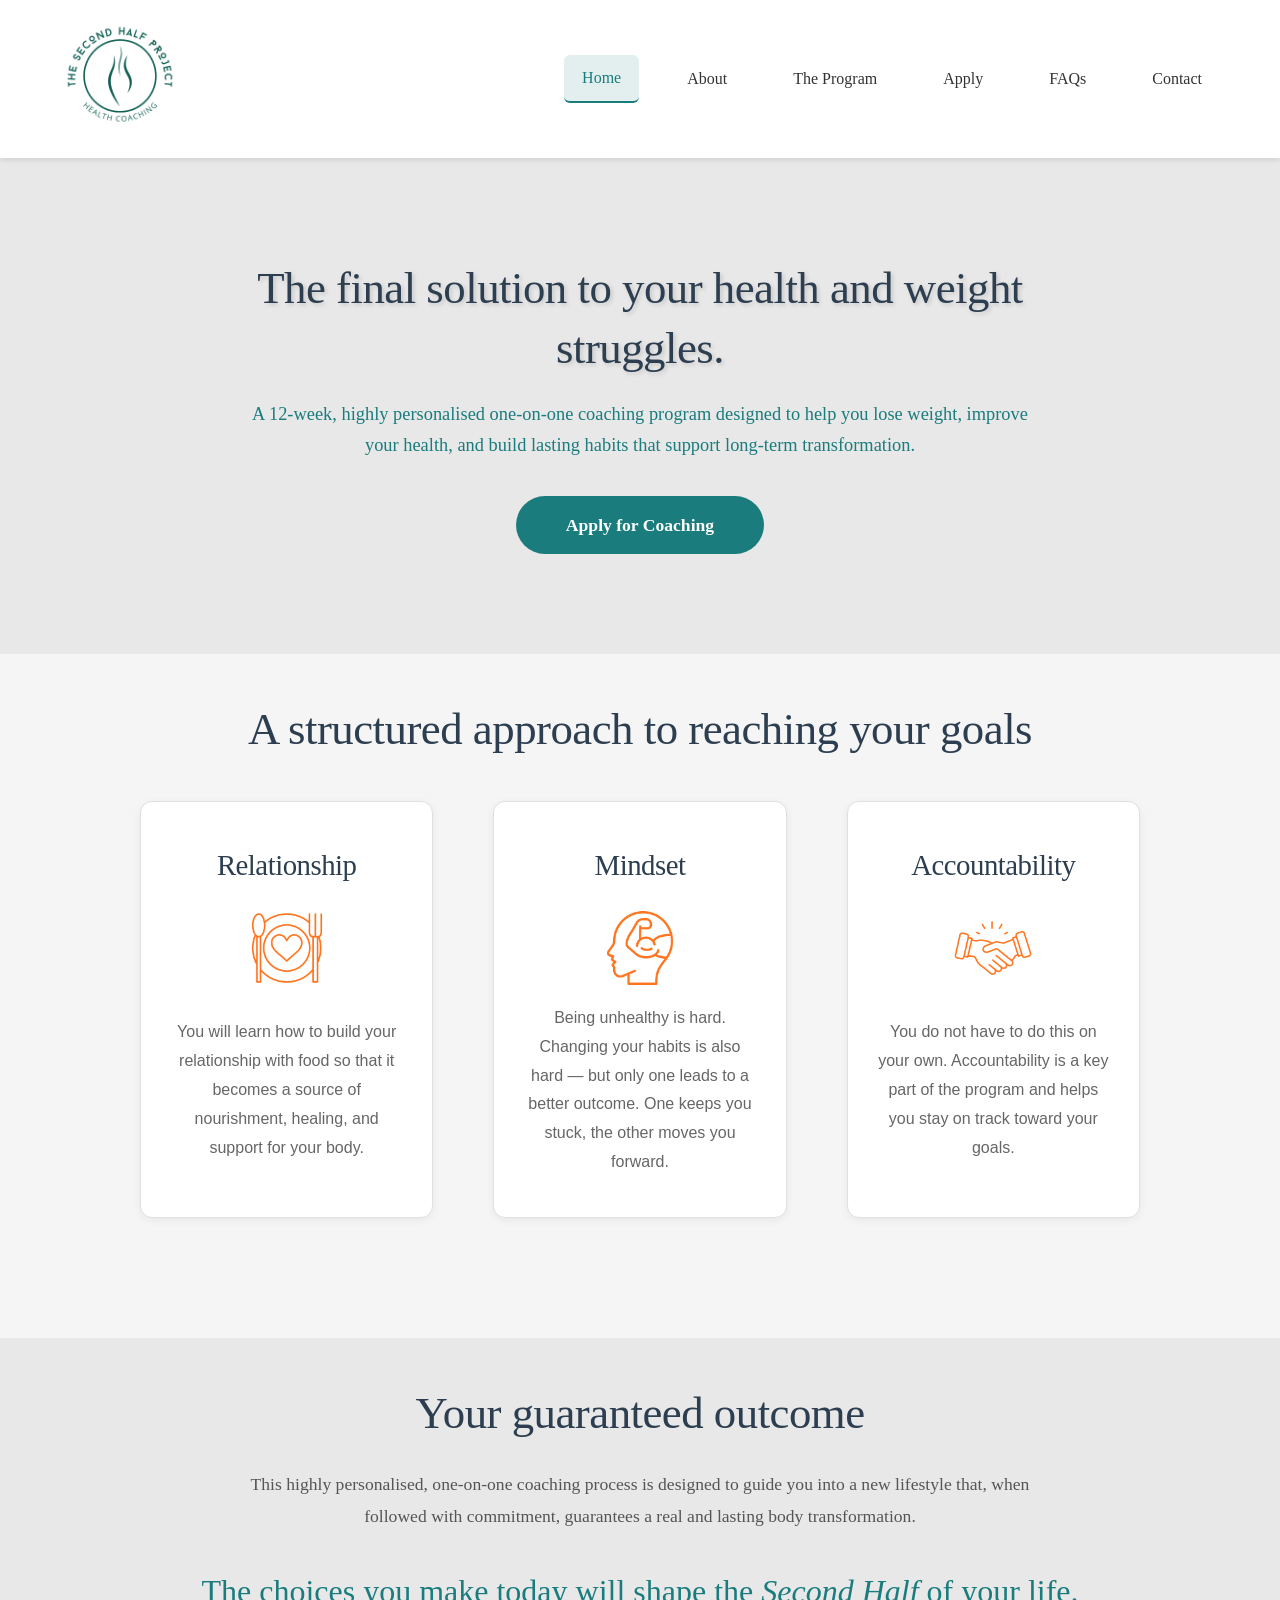
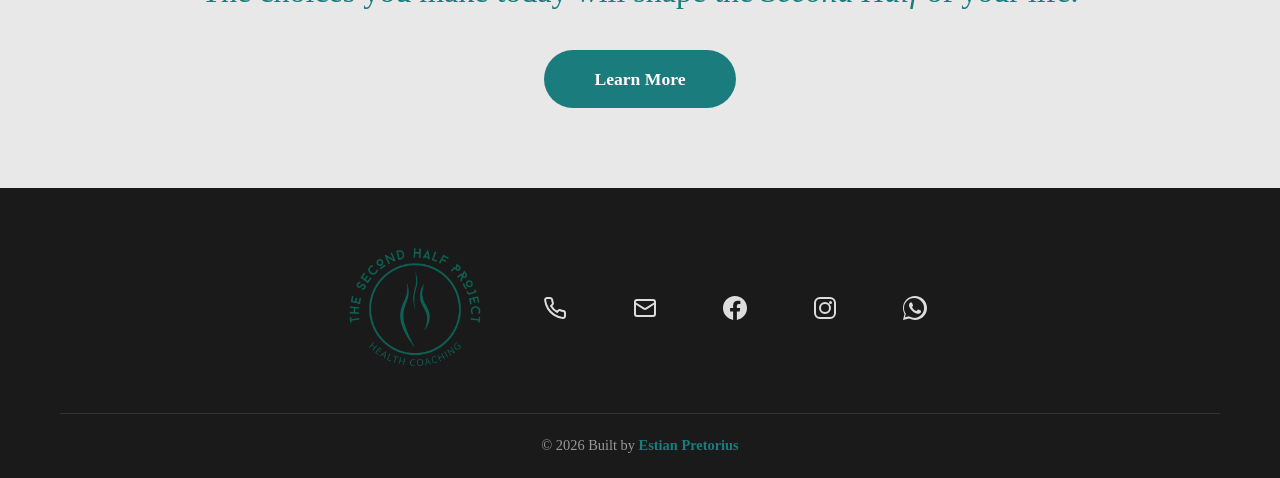
==== index.html @ d5af18f0 "Updated spacing and added a shadow to hero section on home page" ====
<!DOCTYPE html>
<html lang="en">
<head>
    <meta charset="UTF-8">
    <meta name="viewport" content="width=device-width, initial-scale=1.0">
    <meta name="facebook-domain-verification" content="6b98duykyc8q10894hren2wezcdpbd" />
    <title>Second Half Project - Restore Your Health</title>
    <link rel="stylesheet" href="style.css">
    <link rel="icon" type="image/png" href="res/TSHP Logo Tab.png">
</head>
<body>
    <!-- Navigation -->
    <nav class="navbar">
        <div class="nav-container">
            <div class="logo">
                <a href="index.html">
                    <img src="res/TSHP Logo.png" alt="Second Half Project Logo">
                </a>
            </div>
            <div class="nav-mobile-right">
                <span class="current-page" id="currentPage">Home</span>
                <button class="hamburger" id="hamburger">
                    <span></span>
                    <span></span>
                    <span></span>
                </button>
            </div>
            <div class="nav-menu" id="navMenu">
                <a href="index.html" class="nav-link active">Home</a>
                <a href="about.html" class="nav-link">About</a>
                <a href="program.html" class="nav-link">The Program</a>
                <a href="apply.html" class="nav-link">Apply</a>
                <a href="faq.html" class="nav-link">FAQs</a>
                <a href="contact.html" class="nav-link">Contact</a>
            </div>
        </div>
    </nav>

    <!-- Hero Section -->
    <section class="hero">
        <div class="hero-content">
            <h2>The final solution to your health and weight struggles.</h2>
            <p>A 12-week, highly personalised one-on-one coaching program designed to help you lose weight, improve your health, and build lasting habits that support long-term transformation.</p>
            <a href="apply.html" class="btn btn-primary">Apply for Coaching</a>
        </div>
    </section>

    <!-- Approach Section -->
    <section class="approach-section">
        <div class="container">
            <h2 class="approach-title">A structured approach to reaching your goals</h2>

            <div class="approach-grid">
                <div class="approach-card">
                    <h3>Relationship</h3>
                    <img src="res/Icon-Relationship.png" alt="Relationship" class="approach-icon">
                    <p>You will learn how to build your relationship with food so that it becomes a source of nourishment, healing, and support for your body.</p>
                </div>
                <div class="approach-card">
                    <h3>Mindset</h3>
                    <img src="res/Icon-Mindset.png" alt="Mindset" class="approach-icon">
                    <p>Being unhealthy is hard. Changing your habits is also hard — but only one leads to a better outcome. One keeps you stuck, the other moves you forward.</p>
                </div>
                <div class="approach-card">
                    <h3>Accountability</h3>
                    <img src="res/Icon-Accountability.png" alt="Accountability" class="approach-icon">
                    <p>You do not have to do this on your own. Accountability is a key part of the program and helps you stay on track toward your goals.</p>
                </div>
            </div>

            <div class="approach-cta">
            </div>
        </div>
    </section>

    <!-- Why Section -->
    <section class="why-section">
        <div class="container">
            <h2 class="why-title">Your guaranteed outcome</h2>
            <p class="why-description">This highly personalised, one-on-one coaching process is designed to guide you into a new lifestyle that, when followed with commitment, guarantees a real and lasting body transformation.</p>
            <p class="why-highlight">The choices you make today will shape the <span class="highlight-text">Second Half</span> of your life.</p>
            <div class="why-cta">
                <a href="about.html" class="btn btn-primary">Learn More</a>
            </div>
        </div>
    </section>

    <!-- Footer -->
    <footer class="footer">
        <div class="container">
            <div class="footer-content">
                <div class="footer-logo">
                    <img src="res/TSHP Logo.png" alt="Logo">
                </div>
                <a href="tel:+27679783522" class="footer-icon-link" title="Call us">
                    <svg class="footer-icon" viewBox="0 0 24 24" fill="none" stroke="currentColor" stroke-width="2">
                        <path d="M22 16.92v3a2 2 0 0 1-2.18 2 19.79 19.79 0 0 1-8.63-3.07 19.5 19.5 0 0 1-6-6 19.79 19.79 0 0 1-3.07-8.67A2 2 0 0 1 4.11 2h3a2 2 0 0 1 2 1.72 12.84 12.84 0 0 0 .7 2.81 2 2 0 0 1-.45 2.11L8.09 9.91a16 16 0 0 0 6 6l1.27-1.27a2 2 0 0 1 2.11-.45 12.84 12.84 0 0 0 2.81.7A2 2 0 0 1 22 16.92z"></path>
                    </svg>
                </a>
                <a href="mailto:info@secondhalfproject.co.za" class="footer-icon-link" title="Email us">
                    <svg class="footer-icon" viewBox="0 0 24 24" fill="none" stroke="currentColor" stroke-width="2">
                        <rect x="2" y="4" width="20" height="16" rx="2"></rect>
                        <path d="m22 7-8.97 5.7a1.94 1.94 0 0 1-2.06 0L2 7"></path>
                    </svg>
                </a>
                <a href="https://facebook.com/secondhalfproject" class="footer-icon-link" title="Follow us on Facebook">
                    <svg class="footer-icon" viewBox="0 0 24 24" fill="currentColor">
                        <path d="M24 12.073c0-6.627-5.373-12-12-12s-12 5.373-12 12c0 5.99 4.388 10.954 10.125 11.854v-8.385H7.078v-3.47h3.047V9.43c0-3.007 1.792-4.669 4.533-4.669 1.312 0 2.686.235 2.686.235v2.953H15.83c-1.491 0-1.956.925-1.956 1.874v2.25h3.328l-.532 3.47h-2.796v8.385C19.612 23.027 24 18.062 24 12.073z"></path>
                    </svg>
                </a>
                <a href="https://instagram.com/the_second_half_project" class="footer-icon-link" title="Follow us on Instagram">
                    <svg class="footer-icon" viewBox="0 0 24 24" fill="currentColor">
                        <rect x="2" y="2" width="20" height="20" rx="5" ry="5" fill="none" stroke="currentColor" stroke-width="2"></rect>
                        <path d="M12 7a5 5 0 1 0 0 10 5 5 0 0 0 0-10z" fill="none" stroke="currentColor" stroke-width="2"></path>
                        <circle cx="17.5" cy="6.5" r="1.5" fill="currentColor"></circle>
                    </svg>
                </a>
                <a href="https://wa.me/27679783522" class="footer-icon-link" title="Message us on WhatsApp">
                    <svg class="footer-icon" viewBox="0 0 24 24" fill="currentColor">
                        <path d="M12 0C5.373 0 0 5.373 0 12c0 2.148.549 4.177 1.518 5.928L0 24l6.304-1.465A11.97 11.97 0 0 0 12 24c6.627 0 12-5.373 12-12S18.627 0 12 0zm0 21.96c-1.969 0-3.897-.489-5.565-1.427l-.399-.235-4.141.964.984-3.585-.245-.391C1.466 15.883 1.04 14.012 1.04 12c0-5.523 4.477-10 10-10s10 4.477 10 10-4.477 10-10 10zm5.441-7.504c-.295-.147-1.745-.862-2.016-.96-.27-.099-.468-.147-.667.147-.198.294-.768.96-.941 1.159-.173.199-.347.223-.644.075-.296-.148-1.254-.462-2.389-1.475-.883-.788-1.48-1.76-1.653-2.059-.173-.297-.018-.458.13-.606.134-.133.298-.347.446-.52.148-.174.198-.298.298-.496.099-.198.049-.371-.025-.52-.075-.148-.667-1.611-.916-2.206-.242-.579-.487-.5-.667-.51-.173-.008-.371-.01-.569-.01-.198 0-.52.074-.792.372-.271.297-1.04 1.016-1.04 2.479 0 1.462 1.065 2.875 1.213 3.074.148.198 2.095 3.2 5.076 4.487.709.306 1.262.489 1.694.625.712.227 1.36.195 1.871.118.571-.085 1.758-.719 2.006-1.413.248-.694.248-1.289.173-1.413-.074-.124-.272-.198-.569-.347z"></path>
                    </svg>
                </a>
            </div>

            <div class="footer-bottom">
                <p>&copy; 2026 Built by <a href="https://estianp.github.io" target="_blank">Estian Pretorius</a></p>
            </div>
        </div>
    </footer>
    <script src="script.js"></script>
</body>
</html>
---- style.css ----
/* Global Styles */
* {
    margin: 0;
    padding: 0;
    box-sizing: border-box;
}

html {
    height: 100%;
}

body {
    font-family: 'Georgia', 'Garamond', serif;
    line-height: 1.6;
    color: #333;
    background-color: #fff;
    display: flex;
    flex-direction: column;
    min-height: 100vh;
}

main, section {
    flex: 1;
}

a {
    text-decoration: none;
    color: inherit;
}

.container {
    max-width: 1200px;
    margin: 0 auto;
    padding: 0 20px;
}

/* Navigation */
.navbar {
    background-color: #fff;
    box-shadow: 0 2px 5px rgba(0, 0, 0, 0.1);
    position: sticky;
    top: 0;
    z-index: 100;
}

.nav-container {
    max-width: 1200px;
    margin: 0 auto;
    padding: 15px 20px;
    display: flex;
    justify-content: space-between;
    align-items: center;
    gap: 60px;
}

.logo img {
    height: 120px;
    width: auto;
}

.nav-menu {
    display: flex;
    gap: 30px;
    justify-content: flex-end;
    align-items: center;
}

.nav-link {
    color: #333;
    font-weight: 400;
    transition: all 0.3s ease;
    font-size: 1rem;
    padding: 10px 18px;
    border-radius: 6px;
    position: relative;
    display: inline-block;
}

.nav-link:hover {
    color: #1a7c7d;
    background-color: #fff;
    transform: translateY(-2px);
}

.nav-link.active {
    color: #1a7c7d;
    background-color: rgba(26, 124, 125, 0.12);
    border-bottom: 2px solid #1a7c7d;
}

.hamburger {
    display: none;
}

.nav-mobile-right {
    display: none;
}

.search-box {
    display: flex;
}

.search-box input {
    padding: 10px 15px;
    border: 1px solid #ddd;
    border-radius: 4px;
    width: 200px;
    font-size: 14px;
}

.search-box input::placeholder {
    color: #999;
}

/* Hero Section */
.hero {
    background-color: #e8e8e8;
    padding: 100px 20px 100px 20px;
    text-align: center;
}

.hero-content {
    max-width: 900px;
    margin: 0 auto;
}

.hero-content h1 {
    font-size: 1.5rem;
    font-weight: 400;
    color: #2c3e50;
    margin-bottom: 20px;
    line-height: 1.2;
    font-family: 'Georgia', 'Garamond', serif;
    letter-spacing: -0.5px;
}

.hero-content h2 {
    font-size: 2.8rem;
    font-weight: 400;
    color: #2c3e50;
    margin-bottom: 20px;
    line-height: 1.35;
    font-family: 'Georgia', 'Garamond', serif;
    letter-spacing: -0.5px;
    max-width: 800px;
    margin-left: auto;
    margin-right: auto;
    text-shadow: 2px 2px 4px rgba(0, 0, 0, 0.15);
}

.hero-content h2.hero-subtitle {
    margin-bottom: 35px;
}

.hero-content p {
    font-size: 1.15rem;
    color: #1a7c7d;
    margin-bottom: 35px;
    line-height: 1.7;
    max-width: 800px;
    margin-left: auto;
    margin-right: auto;
    font-family: 'Georgia', 'Garamond', serif;
}

/* Buttons */
.btn {
    display: inline-block;
    padding: 15px 50px;
    border-radius: 50px;
    font-weight: 600;
    transition: all 0.3s ease;
    cursor: pointer;
    border: none;
    font-size: 1.1rem;
}

.btn-primary {
    background-color: #1a7c7d;
    color: #fff;
}

.btn-primary:hover {
    background-color: #15676a;
    transform: translateY(-2px);
    box-shadow: 0 6px 16px rgba(26, 124, 125, 0.5);
}

.btn-primary:active {
    transform: translateY(0);
    box-shadow: 0 2px 8px rgba(26, 124, 125, 0.3);
}

.btn-primary:focus {
    outline: 2px solid #1a7c7d;
    outline-offset: 2px;
}

/* Three Pillars Section */
.pillars {
    padding: 80px 20px;
    background-color: #f9f9f9;
}

.section-title {
    font-size: 2.5rem;
    text-align: center;
    margin-bottom: 60px;
    color: #1a1a1a;
    font-weight: 400;
    font-family: 'Georgia', 'Garamond', serif;
    letter-spacing: -0.5px;
}

.pillars-grid {
    display: grid;
    grid-template-columns: repeat(auto-fit, minmax(300px, 1fr));
    gap: 40px;
    margin-bottom: 60px;
}

.pillar {
    background: #fff;
    padding: 40px;
    border-radius: 8px;
    box-shadow: 0 2px 10px rgba(0, 0, 0, 0.08);
    transition: transform 0.3s ease, box-shadow 0.3s ease;
}

.pillar:hover {
    transform: translateY(-5px);
    box-shadow: 0 8px 20px rgba(0, 0, 0, 0.12);
}

.pillar h3 {
    font-size: 1.8rem;
    margin-bottom: 20px;
    color: #007bff;
    font-weight: 700;
}

.pillar p {
    color: #666;
    line-height: 1.8;
    font-size: 1rem;
}

.cta-section {
    text-align: center;
    margin-top: 40px;
}

/* Approach Section */
.approach-section {
    padding: 40px 20px 80px 20px;
    background-color: #f5f5f5;
}

.approach-title {
    font-size: 2.8rem;
    text-align: center;
    margin-bottom: 35px;
    color: #2c3e50;
    font-weight: 400;
    font-family: 'Georgia', 'Garamond', serif;
    letter-spacing: -0.5px;
}

.approach-grid {
    display: grid;
    grid-template-columns: repeat(auto-fit, minmax(250px, 1fr));
    gap: 60px;
    margin-bottom: 40px;
    max-width: 1000px;
    margin-left: auto;
    margin-right: auto;
}

.approach-card {
    text-align: center;
    border: 1px solid #e0e0e0;
    padding: 40px 30px;
    border-radius: 12px;
    transition: all 0.3s ease;
    background-color: #fff;
    display: flex;
    flex-direction: column;
    box-shadow: 0 2px 8px rgba(0, 0, 0, 0.06);
}

.approach-card:hover {
    background-color: #fff;
    box-shadow: 0 12px 28px rgba(26, 124, 125, 0.15);
    transform: translateY(-8px);
    border-color: #1a7c7d;
}

.approach-card h3 {
    font-size: 1.8rem;
    color: #2c3e50;
    margin-bottom: 20px;
    font-weight: 400;
    font-family: 'Georgia', 'Garamond', serif;
    letter-spacing: -0.5px;
}

.approach-card:hover h3 {
    color: #1a7c7d;
}

.approach-card p {
    font-size: 1rem;
    color: #666;
    line-height: 1.8;
    font-family: -apple-system, BlinkMacSystemFont, 'Segoe UI', Roboto, Oxygen, Ubuntu, Cantarell, sans-serif;
    flex: 1;
    display: flex;
    align-items: center;
    justify-content: center;
}

.approach-icon {
    width: 80px;
    height: 80px;
    margin: 0 auto 1rem auto;
    object-fit: contain;
}

.approach-cta {
    text-align: center;
}

/* Why Section */
.why-section {
    padding: 40px 20px 80px 20px;
    background-color: #e8e8e8;
    text-align: center;
}

.why-title {
    font-size: 2.8rem;
    color: #2c3e50;
    margin-bottom: 20px;
    font-weight: 400;
    font-family: 'Georgia', 'Garamond', serif;
    letter-spacing: -0.5px;
}

.why-description {
    font-size: 1.1rem;
    color: #555;
    margin-bottom: 30px;
    line-height: 1.8;
    max-width: 800px;
    margin-left: auto;
    margin-right: auto;
    font-family: 'Georgia', 'Garamond', serif;
}

.why-highlight {
    font-size: 2rem;
    color: #1a7c7d;
    font-weight: 400;
    line-height: 1.8;
    font-family: 'Georgia', 'Garamond', serif;
    margin-bottom: 30px;
}

.why-cta {
    text-align: center;
}

.highlight-text {
    font-style: italic;
    font-weight: 400;
}

/* About Section */
.about-section {
    padding: 40px 20px 60px 20px;
    background-color: #e8e8e8;
    display: flex;
    align-items: center;
    justify-content: center;
}

.about-title {
    font-size: 2.8rem;
    color: #1a7c7d;
    margin-bottom: 45px;
    font-weight: 400;
    text-align: left;
    font-family: 'Georgia', 'Garamond', serif;
    letter-spacing: -0.5px;
    margin-left: 490px;
}

.about-wrapper {
    display: block;
}

.about-image {
    display: flex;
    flex-direction: column;
    align-items: center;
    float: left;
    margin-right: 40px;
    margin-bottom: 20px;
}

.about-image img {
    max-width: 100%;
    height: auto;
    border-radius: 8px;
    margin-bottom: 20px;
    width: 450px;
}

.coach-name {
    font-size: 1.1rem;
    color: #1a7c7d;
    font-weight: 600;
    text-align: center;
    letter-spacing: 1px;
    font-family: 'Georgia', 'Garamond', serif;
}

.about-content {
    text-align: left;
}

.about-content p {
    font-size: 1.1rem;
    color: #555;
    margin-bottom: 30px;
    line-height: 1.8;
    font-family: 'Georgia', 'Garamond', serif;
}

.about-content p:last-child {
    margin-bottom: 0;
}

.highlight-brand {
    font-style: italic;
}

/* Who Section */
.who-section {
    padding: 30px 20px 80px 20px;
    background-color: #e8e8e8;
}

.who-section .container {
    display: flex;
    flex-direction: column;
    align-items: center;
}

.who-title {
    font-size: 2.8rem;
    color: #1a7c7d;
    margin-bottom: 30px;
    font-weight: 400;
    text-align: center;
    width: 100%;
    font-family: 'Georgia', 'Garamond', serif;
    letter-spacing: -0.5px;
}

.who-intro {
    font-size: 1.3rem;
    color: #333;
    margin-bottom: 25px;
    text-align: center;
    font-weight: 400;
    width: 100%;
    font-family: 'Georgia', 'Garamond', serif;
}

.who-grid {
    display: grid;
    grid-template-columns: repeat(2, 1fr);
    gap: 30px;
    margin-bottom: 60px;
    max-width: 900px;
    width: 100%;
    align-items: stretch;
}

.who-column {
    text-align: left;
}

.who-list {
    list-style: none;
    padding: 0;
    margin: 0;
    display: flex;
    flex-direction: column;
    gap: 28px;
}

.who-list li {
    font-size: 1.15rem;
    color: #333;
    padding-left: 0;
    position: relative;
    line-height: 1.6;
    font-weight: 400;
    font-family: -apple-system, BlinkMacSystemFont, 'Segoe UI', Roboto, Oxygen, Ubuntu, Cantarell, sans-serif;
}

.who-list li:before {
    content: "";
    position: absolute;
    left: 0;
    color: #1a7c7d;
    font-size: 1.2rem;
    font-weight: bold;
}

.who-benefit {
    font-size: 1.15rem;
    color: #1a7c7d;
    margin-bottom: 50px;
    text-align: center;
    line-height: 1.8;
    max-width: 1000px;
    width: 100%;
    font-family: 'Georgia', 'Garamond', serif;
}

.who-cta {
    text-align: center;
}

.who-cta {
    text-align: center;
    width: 100%;
}

/* Philosophy Section */
.philosophy-section {
    padding: 80px 20px;
    background-color: #f5f5f5;
}

.philosophy-section .container {
    max-width: 900px;
}

.philosophy-title {
    font-size: 2.8rem;
    color: #2c3e50;
    margin-bottom: 45px;
    font-weight: 400;
    text-align: center;
    font-family: 'Georgia', 'Garamond', serif;
    letter-spacing: -0.5px;
}

.philosophy-content {
    max-width: 800px;
    margin: 0 auto;
    text-align: center;
}

.philosophy-content p {
    font-size: 1.1rem;
    color: #555;
    margin-bottom: 30px;
    line-height: 1.8;
    font-family: 'Georgia', 'Garamond', serif;
}

.philosophy-principles {
    display: grid;
    grid-template-columns: repeat(auto-fit, minmax(250px, 1fr));
    gap: 40px;
    margin: 50px 0;
    text-align: center;
}

.principle {
    background-color: #fff;
    padding: 30px;
    border-radius: 8px;
    box-shadow: 0 2px 10px rgba(0, 0, 0, 0.08);
    transition: transform 0.3s ease, box-shadow 0.3s ease;
}

.principle:hover {
    transform: translateY(-5px);
    box-shadow: 0 8px 20px rgba(0, 0, 0, 0.12);
}

.principle h3 {
    font-size: 1.5rem;
    color: #2c3e50;
    margin-bottom: 15px;
    font-weight: 400;
    font-family: 'Georgia', 'Garamond', serif;
    letter-spacing: -0.5px;
}

.principle p {
    font-size: 1rem;
    color: #666;
    line-height: 1.8;
}

/* Program Section */
.program-section {
    padding: 80px 20px;
    background-color: #e8e8e8;
}

.program-section .container {
    display: flex;
    flex-direction: column;
}

.program-title {
    font-size: 2.8rem;
    color: #1a7c7d;
    margin-bottom: 45px;
    font-weight: 400;
    text-align: center;
    font-family: 'Georgia', 'Garamond', serif;
    letter-spacing: -0.5px;
    max-width: 50%;
    margin-left: 0;
    margin-right: auto;
}

.program-wrapper {
    display: grid;
    grid-template-columns: 1fr 1fr;
    gap: 60px;
    align-items: center;
}

.program-content {
    text-align: left;
}

.program-content p {
    font-size: 1.1rem;
    color: #555;
    margin-bottom: 30px;
    line-height: 1.8;
    font-family: 'Georgia', 'Garamond', serif;
}

.program-content p:last-child {
    margin-bottom: 0;
}

.program-image {
    display: flex;
    justify-content: center;
    align-items: stretch;
}

.program-image img {
    width: 100%;
    height: 100%;
    object-fit: fill;
    border-radius: 8px;
}

/* Included Section */
.included-section {
    padding: 15px 20px;
    background-color: #f5f5f5;
}

.included-section .container {
    display: flex;
    flex-direction: column;
    align-items: center;
}

.included-title {
    font-size: 2.8rem;
    color: #1a7c7d;
    padding: 20px 20px;
    margin-bottom: 30px;
    font-weight: 400;
    text-align: center;
    width: 100%;
    font-family: 'Georgia', 'Garamond', serif;
    letter-spacing: -0.5px;
}

.included-grid {
    display: grid;
    grid-template-columns: repeat(2, 1fr);
    gap: 30px;
    margin-bottom: 20px;
    max-width: 900px;
    width: 100%;
    align-items: stretch;
}

.included-column {
    text-align: left;
}

.included-list {
    list-style: none;
    padding: 0;
    margin: 0;
    display: flex;
    flex-direction: column;
    gap: 28px;
}

.included-list li {
    font-size: 1.1rem;
    color: #2c3e50;
    position: relative;
    line-height: 1.8;
    font-weight: 600;
    font-family: 'Georgia', 'Garamond', serif;
}

.included-list li:before {
    position: absolute;
    left: 0;
    color: #1a7c7d;
    font-size: 1.3rem;
    font-weight: bold;
}

/* FAQ Section */
.faq-section {
    padding: 15px 20px;
    background-color: #f5f5f5;
}

.faq-section .container {
    display: flex;
    flex-direction: column;
    align-items: center;
}

.faq-title {
    font-size: 2.8rem;
    color: #1a7c7d;
    margin-bottom: 30px;
    font-weight: 400;
    text-align: center;
    width: 100%;
    font-family: 'Georgia', 'Garamond', serif;
    letter-spacing: -0.5px;
}

.faq-container {
    width: 100%;
    max-width: 900px;
}

.faq-item {
    margin-bottom: 20px;
    border: 1px solid #ccc;
    border-radius: 4px;
    background-color: #f9f9f9;
    overflow: hidden;
}

.faq-header {
    width: 100%;
    padding: 20px;
    background-color: #f9f9f9;
    border: none;
    cursor: pointer;
    display: flex;
    align-items: center;
    gap: 15px;
    transition: all 0.3s ease;
    text-align: left;
}

.faq-header:hover {
    background-color: #f0f0f0;
}

.faq-icon {
    color: #1a7c7d;
    font-size: 1.5rem;
    font-weight: bold;
    min-width: 20px;
    text-align: center;
    transition: all 0.3s ease;
}

.faq-question {
    color: #1a7c7d;
    font-size: 1.05rem;
    font-weight: 400;
    margin: 0;
    font-family: 'Georgia', 'Garamond', serif;
}

.faq-content {
    max-height: 0;
    overflow: hidden;
    transition: max-height 0.3s ease;
}

.faq-item.active .faq-content {
    max-height: 500px;
}

.faq-content p {
    padding: 0 20px 20px 20px;
    color: #555;
    font-size: 1rem;
    line-height: 1.8;
    margin: 0;
    font-family: -apple-system, BlinkMacSystemFont, 'Segoe UI', Roboto, Oxygen, Ubuntu, Cantarell, sans-serif;
}

/* Program CTA Section */
.program-cta-section {
    padding: 60px 20px;
    background-color: #f5f5f5;
    text-align: center;
}

.program-apply-cta {
    text-align: center;
}

/* Apply Section */
.apply-section {
    padding: 30px 20px 80px 20px;
    background-color: #e8e8e8;
    display: flex;
    align-items: center;
    justify-content: center;
}

.apply-title {
    font-size: 2.8rem;
    color: #1a7c7d;
    margin-bottom: 45px;
    font-weight: 400;
    text-align: center;
    font-family: 'Georgia', 'Garamond', serif;
    letter-spacing: -0.5px;
}

.apply-content {
    max-width: 900px;
    margin: 0 auto;
    text-align: center;
}

.apply-intro {
    font-size: 1.2rem;
    color: #555;
    margin-bottom: 20px;
    line-height: 1.8;
    font-family: 'Georgia', 'Garamond', serif;
    font-weight: 500;
}

.apply-tagline {
    font-size: 1.2rem;
    color: #555;
    margin-bottom: 50px;
    line-height: 1.8;
    font-family: 'Georgia', 'Garamond', serif;
    font-weight: 500;
}

.highlight-italic {
    font-style: italic;
    font-weight: 400;
}

.apply-button-container {
    margin-bottom: 45px;
}

.apply-info {
    margin-top: 45px;
}

.apply-info p {
    font-size: 1rem;
    color: #555;
    margin-bottom: 15px;
    line-height: 1.8;
    font-family: -apple-system, BlinkMacSystemFont, 'Segoe UI', Roboto, Oxygen, Ubuntu, Cantarell, sans-serif;
}

.apply-info p:last-child {
    margin-bottom: 0;
}

/* Contact Section */
.contact-section {
    padding: 30px 20px 80px 20px;
    background-color: #e8e8e8;
    display: flex;
    align-items: center;
    justify-content: center;
}

.contact-title {
    font-size: 2.8rem;
    color: #1a7c7d;
    margin-bottom: 20px;
    font-weight: 400;
    text-align: center;
    font-family: 'Georgia', 'Garamond', serif;
    letter-spacing: -0.5px;
}

.contact-intro {
    font-size: 1.1rem;
    color: #555;
    margin-bottom: 8px;
    text-align: center;
    line-height: 1.8;
    max-width: 800px;
    margin-left: auto;
    margin-right: auto;
    font-family: -apple-system, BlinkMacSystemFont, 'Segoe UI', Roboto, Oxygen, Ubuntu, Cantarell, sans-serif;
}

.contact-intro:last-of-type {
    margin-bottom: 45px;
}

.contact-grid {
    display: grid;
    grid-template-columns: repeat(auto-fit, minmax(280px, 1fr));
    gap: 40px;
    margin-bottom: 45px;
    max-width: 1000px;
    width: 100%;
}

.contact-card {
    text-align: center;
    padding: 40px 30px;
    border: 2px solid #2c3e50;
    border-radius: 8px;
    background-color: #fff;
    transition: all 0.3s ease;
    display: flex;
    flex-direction: column;
    align-items: center;
}

.contact-card:hover {
    background-color: transparent;
    box-shadow: 0 8px 20px rgba(0, 0, 0, 0.1);
    transform: translateY(-5px);
    border-color: #1a7c7d;
}

.contact-icon-wrapper {
    display: flex;
    align-items: center;
    justify-content: center;
    width: 80px;
    height: 80px;
    background-color: rgba(26, 124, 125, 0.1);
    border-radius: 50%;
    margin-bottom: 20px;
    transition: all 0.3s ease;
}

.contact-card:hover .contact-icon-wrapper {
    background-color: rgba(26, 124, 125, 0.2);
    transform: scale(1.1);
}

.contact-icon {
    width: 40px;
    height: 40px;
    color: #1a7c7d;
}

.contact-card h3 {
    font-size: 1.4rem;
    color: #2c3e50;
    margin-bottom: 15px;
    font-weight: 400;
    font-family: 'Georgia', 'Garamond', serif;
    letter-spacing: -0.5px;
}

.contact-card:hover h3 {
    color: #1a7c7d;
}

.contact-link {
    color: #1a7c7d;
    font-weight: 600;
    text-decoration: none;
    transition: all 0.3s ease;
    font-size: 1.05rem;
}

.contact-link:hover {
    text-decoration: underline;
    color: #15676a;
}

.contact-text {
    color: #555;
    font-size: 1.05rem;
    line-height: 1.6;
}

.contact-note {
    text-align: center;
    padding: 30px;
    background-color: rgba(26, 124, 125, 0.08);
    border-radius: 8px;
    max-width: 800px;
    margin-left: auto;
    margin-right: auto;
}

.contact-note p {
    color: #555;
    font-size: 1rem;
    line-height: 1.8;
    margin: 0;
}

/* Old Approach Section */
.approach {
    padding: 80px 20px;
    background-color: #fff;
    text-align: center;
}

.approach h2 {
    font-size: 2.5rem;
    margin-bottom: 30px;
    color: #1a1a1a;
    font-weight: 700;
}

.approach p {
    font-size: 1.1rem;
    color: #555;
    margin-bottom: 20px;
    line-height: 1.8;
    max-width: 800px;
    margin-left: auto;
    margin-right: auto;
}

.approach p.highlight {
    font-weight: 600;
    font-size: 1.2rem;
    color: #007bff;
    margin-top: 30px;
}

/* Footer */
.footer {
    background-color: #1a1a1a;
    color: #fff;
    padding: 45px 20px 20px;
    flex-shrink: 0;
    margin-top: auto;
}

.footer-logo {
    display: flex;
    align-items: center;
    justify-content: center;
}

.footer-logo img {
    height: 150px;
    width: auto;
}

.footer-content {
    display: flex;
    gap: 40px;
    margin-bottom: 30px;
    text-align: center;
    align-items: center;
    justify-content: center;
    flex-wrap: nowrap;
}

.footer-section h4 {
    margin-bottom: 15px;
    font-size: 1.2rem;
}

.footer-section p {
    color: #ddd;
}

.footer-section a {
    color: #ddd;
    transition: color 0.3s ease;
}

.footer-section a:hover {
    color: #fff;
}

.footer-icon-link {
    display: inline-flex;
    align-items: center;
    justify-content: center;
    width: 50px;
    height: 50px;
    color: #ddd;
    transition: all 0.3s ease;
}

.footer-icon-link:hover {
    color: #1a7c7d;
    transform: scale(1.1);
}

.footer-icon {
    width: 24px;
    height: 24px;
}

.footer-bottom {
    text-align: center;
    padding-top: 20px;
    border-top: 1px solid #333;
    color: #999;
    font-size: 0.9rem;
}

.footer-bottom a {
    color: #1a7c7d;
    text-decoration: none;
    transition: all 0.3s ease;
    font-weight: 600;
}

.footer-bottom a:hover {
    color: #1a7c7d;
    text-decoration: underline;
}

/* Hamburger Menu */
.hamburger {
    display: none;
    flex-direction: column;
    background: none;
    border: none;
    cursor: pointer;
    padding: 5px;
    z-index: 101;
}

.hamburger span {
    width: 25px;
    height: 3px;
    background-color: #333;
    margin: 5px 0;
    transition: all 0.3s ease;
    border-radius: 2px;
}

.hamburger.active span:nth-child(1) {
    transform: rotate(45deg) translate(10px, 10px);
}

.hamburger.active span:nth-child(2) {
    opacity: 0;
}

.hamburger.active span:nth-child(3) {
    transform: rotate(-45deg) translate(8px, -8px);
}

.nav-mobile-right {
    display: none;
    align-items: center;
    gap: 25px;
}

.current-page {
    font-size: 1.1rem;
    font-weight: 700;
    color: #1a7c7d;
    white-space: nowrap;
}

/* Responsive Design */
@media (max-width: 768px) {
    .hamburger {
        display: flex;
    }

    .nav-mobile-right {
        display: flex;
    }

    .nav-container {
        flex-wrap: nowrap;
        gap: 0;
        padding: 15px 10px;
        justify-content: space-between;
        align-items: center;
        position: relative;
    }

    .logo {
        flex: 1;
    }

    .logo img {
        height: 60px;
    }

    .hamburger {
        flex-shrink: 0;
    }

    .nav-menu {
        position: absolute;
        top: 100%;
        left: 0;
        right: 0;
        width: 100%;
        background-color: #fff;
        display: flex;
        flex-direction: column;
        gap: 0;
        justify-content: flex-start;
        align-items: stretch;
        border-top: 1px solid #ddd;
        max-height: 0;
        overflow: hidden;
        transition: max-height 0.3s ease;
        box-shadow: 0 8px 16px rgba(0, 0, 0, 0.1);
    }

    .nav-menu.active {
        max-height: 400px;
    }

    .nav-link {
        font-size: 1rem;
        padding: 15px 20px;
        border-radius: 0;
        border-bottom: 1px solid #eee;
        display: block;
        text-align: left;
        transition: background-color 0.3s ease;
        width: 100%;
    }

    .nav-link:hover {
        background-color: rgba(26, 124, 125, 0.05);
        transform: none;
    }

    .nav-link.active {
        background-color: rgba(26, 124, 125, 0.12);
        border-left: 4px solid #1a7c7d;
        padding-left: 16px;
    }

    .navbar {
        position: sticky;
        top: 0;
        z-index: 100;
    }

    .search-box {
        display: none;
    }

    .btn {
        padding: 12px 40px;
        font-size: 1rem;
    }

    .hero-content h1 {
        font-size: 2rem;
    }

    .hero-content h2 {
        font-size: 1.5rem;
    }

    .hero-content p {
        font-size: 1rem;
    }

    .pillars-grid {
        grid-template-columns: 1fr;
        gap: 20px;
    }

    .section-title {
        font-size: 1.8rem;
    }

    .approach h2 {
        font-size: 1.8rem;
    }

    .approach-title {
        font-size: 1.8rem;
    }

    .approach-grid {
        gap: 30px;
    }

    .approach-card {
        padding: 30px 20px;
    }

    .why-title {
        font-size: 1.8rem;
    }

    .why-description {
        font-size: 1rem;
        margin-bottom: 50px;
    }

    .why-highlight {
        font-size: 1.1rem;
    }

    .about-title {
        font-size: 1.8rem;
    }

    .about-content p {
        font-size: 1rem;
    }

    .who-title {
        font-size: 1.8rem;
    }

    .who-intro {
        font-size: 1rem;
    }

    .who-grid {
        grid-template-columns: 1fr;
        gap: 40px;
        margin-bottom: 60px;
    }

    .who-benefit {
        font-size: 1rem;
        margin-bottom: 40px;
    }

    .program-title {
        font-size: 1.8rem;
    }

    .program-content p {
        font-size: 1rem;
    }

    .included-title {
        font-size: 1.8rem;
    }

    .included-grid {
        grid-template-columns: 1fr;
        gap: 40px;
        margin-bottom: 20px;
    }

    .included-list li {
        font-size: 0.95rem;
    }

    .faq-title {
        font-size: 1.8rem;
    }

    .faq-header {
        padding: 16px;
    }

    .faq-question {
        font-size: 0.95rem;
    }

    .faq-content p {
        font-size: 0.95rem;
        padding: 0 16px 16px 16px;
    }

    .apply-title {
        font-size: 1.8rem;
    }

    .apply-intro {
        font-size: 1.1rem;
    }

    .apply-tagline {
        font-size: 1rem;
        margin-bottom: 40px;
    }

    .apply-info p {
        font-size: 0.95rem;
    }

    .footer-content {
        flex-wrap: wrap;
        gap: 15px;
    }

    .footer-logo img {
        height: 40px;
    }

    .footer-icon-link {
        width: 40px;
        height: 40px;
    }

    .footer-icon {
        width: 20px;
        height: 20px;
    }

    .contact-title {
        font-size: 1.8rem;
    }

    .contact-intro {
        font-size: 1rem;
    }

    .contact-grid {
        grid-template-columns: 1fr;
        gap: 30px;
    }

    .contact-card h3 {
        font-size: 1.2rem;
    }
}
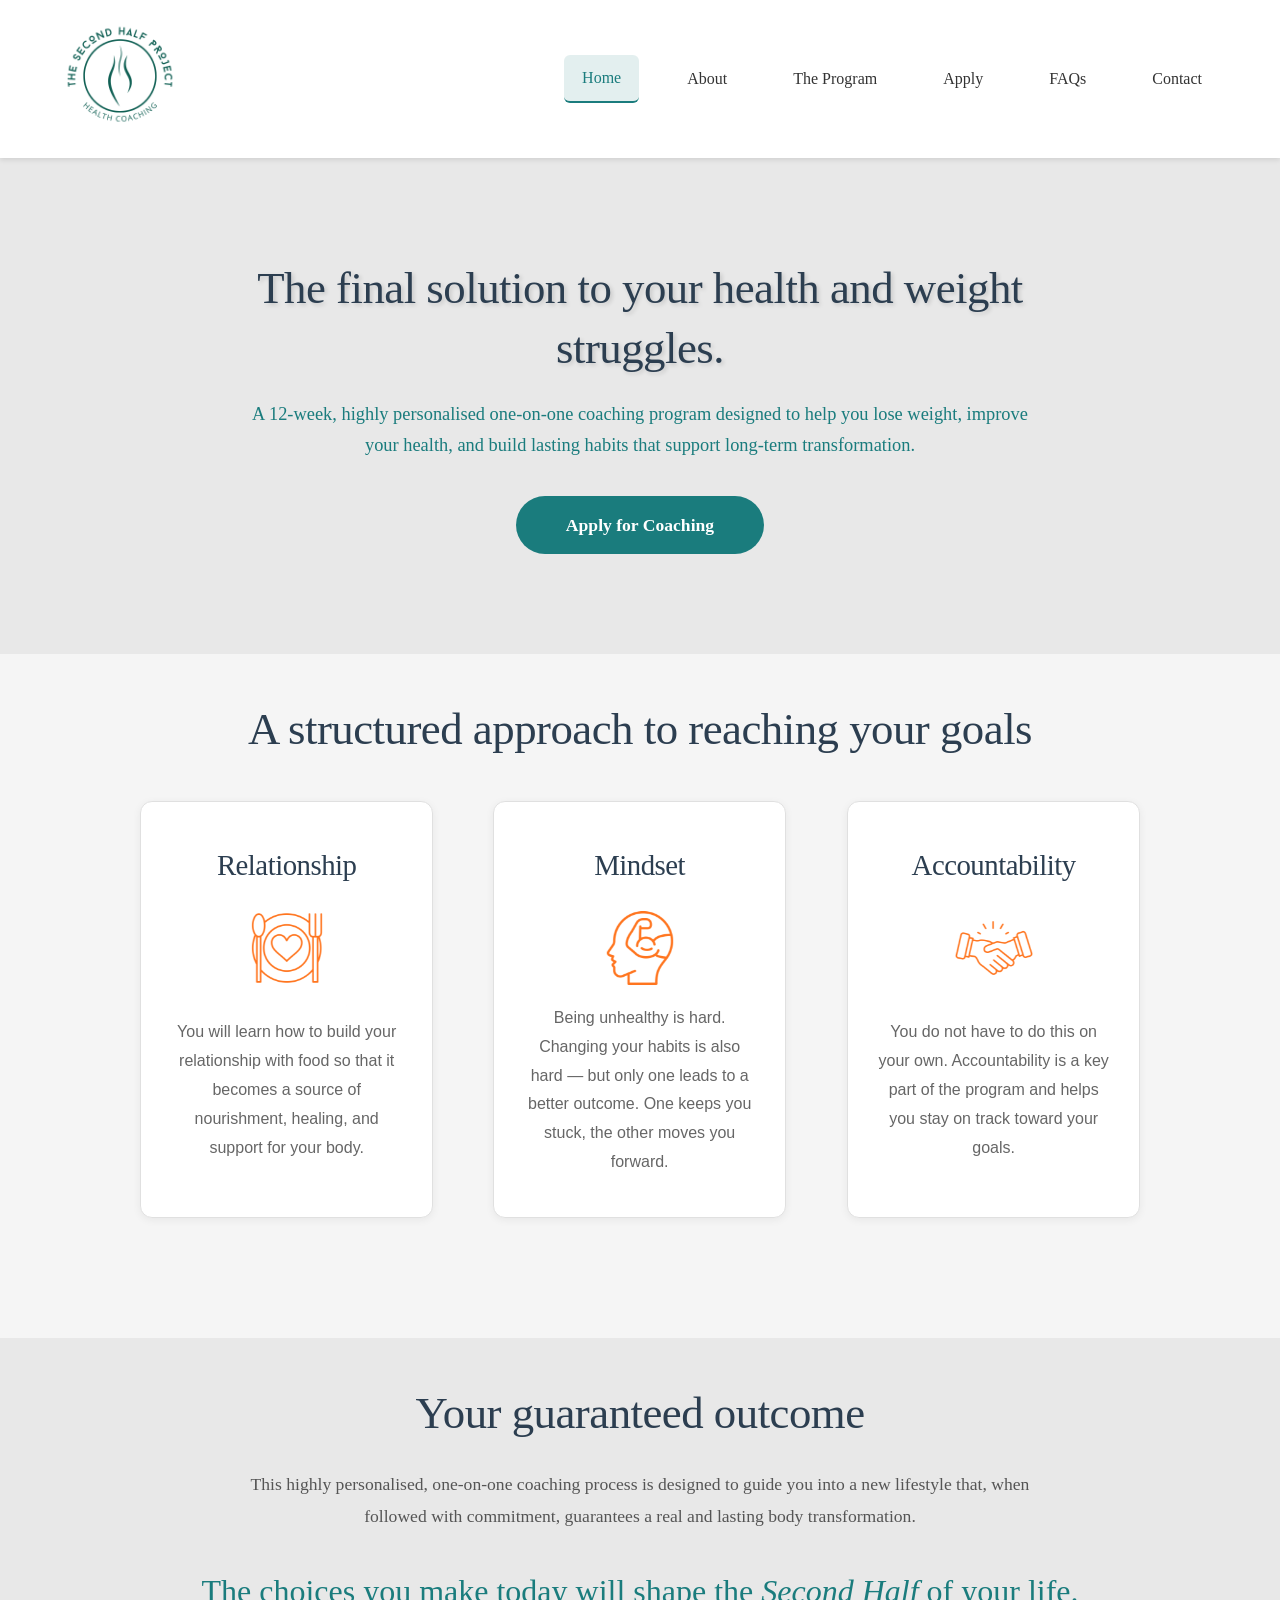
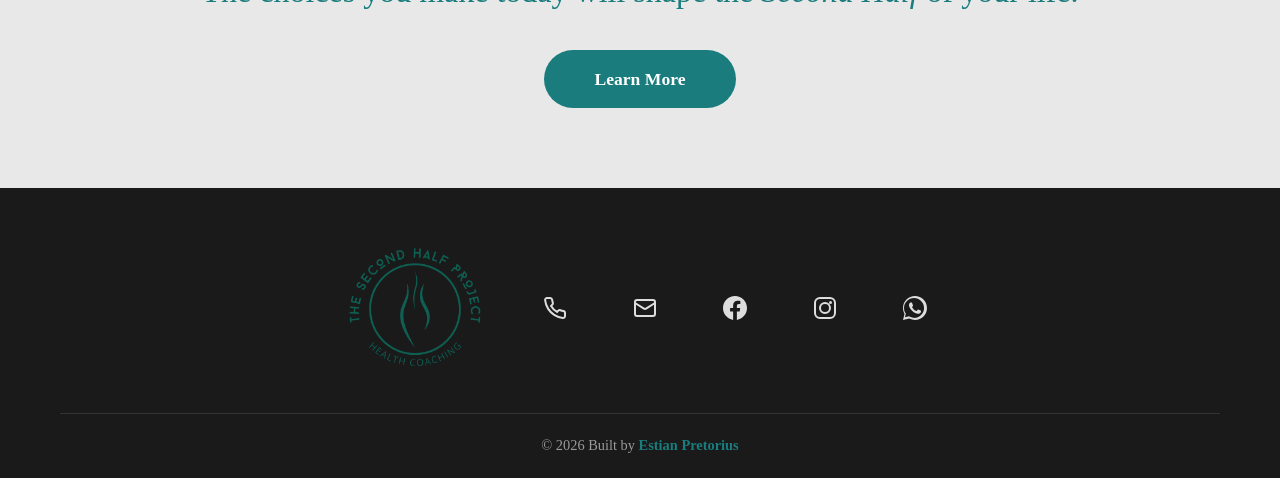
==== commit 046ac817: "Updated tab logo on all pages." ====
--- a/index.html
+++ b/index.html
@@ -6,7 +6,7 @@
     <meta name="facebook-domain-verification" content="6b98duykyc8q10894hren2wezcdpbd" />
     <title>Second Half Project - Restore Your Health</title>
     <link rel="stylesheet" href="style.css">
-    <link rel="icon" type="image/png" href="res/TSHP Logo Tab.png">
+    <link rel="icon" type="image/png" href="res/TSHP Logo Tab_circle.png">
 </head>
 <body>
     <!-- Navigation -->
--- a/style.css
+++ b/style.css
@@ -7,6 +7,7 @@
 
 html {
     height: 100%;
+    scroll-behavior: smooth;
 }
 
 body {
@@ -32,6 +33,80 @@
     max-width: 1200px;
     margin: 0 auto;
     padding: 0 20px;
+}
+
+/* Animations */
+@keyframes fadeIn {
+    from {
+        opacity: 0;
+    }
+    to {
+        opacity: 1;
+    }
+}
+
+@keyframes slideInUp {
+    from {
+        opacity: 0;
+        transform: translateY(30px);
+    }
+    to {
+        opacity: 1;
+        transform: translateY(0);
+    }
+}
+
+@keyframes slideInDown {
+    from {
+        opacity: 0;
+        transform: translateY(-30px);
+    }
+    to {
+        opacity: 1;
+        transform: translateY(0);
+    }
+}
+
+@keyframes slideInLeft {
+    from {
+        opacity: 0;
+        transform: translateX(-30px);
+    }
+    to {
+        opacity: 1;
+        transform: translateX(0);
+    }
+}
+
+@keyframes slideInRight {
+    from {
+        opacity: 0;
+        transform: translateX(30px);
+    }
+    to {
+        opacity: 1;
+        transform: translateX(0);
+    }
+}
+
+@keyframes scaleIn {
+    from {
+        opacity: 0;
+        transform: scale(0.95);
+    }
+    to {
+        opacity: 1;
+        transform: scale(1);
+    }
+}
+
+@keyframes shimmer {
+    0% {
+        background-position: -1000px 0;
+    }
+    100% {
+        background-position: 1000px 0;
+    }
 }
 
 /* Navigation */
@@ -132,6 +207,12 @@
     line-height: 1.2;
     font-family: 'Georgia', 'Garamond', serif;
     letter-spacing: -0.5px;
+    opacity: 0;
+    transform: translateY(-30px);
+}
+
+.hero-content h1.animate-in {
+    animation: slideInDown 0.8s ease-out forwards;
 }
 
 .hero-content h2 {
@@ -146,6 +227,12 @@
     margin-left: auto;
     margin-right: auto;
     text-shadow: 2px 2px 4px rgba(0, 0, 0, 0.15);
+    opacity: 0;
+    transform: translateY(30px);
+}
+
+.hero-content h2.animate-in {
+    animation: slideInUp 0.8s ease-out 0.1s forwards;
 }
 
 .hero-content h2.hero-subtitle {
@@ -161,6 +248,12 @@
     margin-left: auto;
     margin-right: auto;
     font-family: 'Georgia', 'Garamond', serif;
+    opacity: 0;
+    transform: translateY(30px);
+}
+
+.hero-content p.animate-in {
+    animation: slideInUp 0.8s ease-out 0.2s forwards;
 }
 
 /* Buttons */
@@ -173,6 +266,12 @@
     cursor: pointer;
     border: none;
     font-size: 1.1rem;
+    opacity: 0;
+    transform: translateY(30px);
+}
+
+.btn.animate-in {
+    animation: slideInUp 0.8s ease-out 0.3s forwards;
 }
 
 .btn-primary {
@@ -225,6 +324,12 @@
     border-radius: 8px;
     box-shadow: 0 2px 10px rgba(0, 0, 0, 0.08);
     transition: transform 0.3s ease, box-shadow 0.3s ease;
+    opacity: 0;
+    transform: scale(0.95);
+}
+
+.pillar.animate-in {
+    animation: scaleIn 0.6s ease-out forwards;
 }
 
 .pillar:hover {
@@ -264,6 +369,12 @@
     font-weight: 400;
     font-family: 'Georgia', 'Garamond', serif;
     letter-spacing: -0.5px;
+    opacity: 0;
+    transform: translateY(-30px);
+}
+
+.approach-title.animate-in {
+    animation: slideInDown 0.8s ease-out forwards;
 }
 
 .approach-grid {
@@ -286,6 +397,12 @@
     display: flex;
     flex-direction: column;
     box-shadow: 0 2px 8px rgba(0, 0, 0, 0.06);
+    opacity: 0;
+    transform: scale(0.95);
+}
+
+.approach-card.animate-in {
+    animation: scaleIn 0.6s ease-out forwards;
 }
 
 .approach-card:hover {
@@ -324,6 +441,12 @@
     height: 80px;
     margin: 0 auto 1rem auto;
     object-fit: contain;
+    opacity: 0;
+    transform: translateY(-30px);
+}
+
+.approach-icon.animate-in {
+    animation: slideInDown 0.6s ease-out forwards;
 }
 
 .approach-cta {
@@ -344,6 +467,12 @@
     font-weight: 400;
     font-family: 'Georgia', 'Garamond', serif;
     letter-spacing: -0.5px;
+    opacity: 0;
+    transform: translateY(-30px);
+}
+
+.why-title.animate-in {
+    animation: slideInDown 0.8s ease-out forwards;
 }
 
 .why-description {
@@ -355,6 +484,12 @@
     margin-left: auto;
     margin-right: auto;
     font-family: 'Georgia', 'Garamond', serif;
+    opacity: 0;
+    transform: translateY(30px);
+}
+
+.why-description.animate-in {
+    animation: slideInUp 0.8s ease-out 0.2s forwards;
 }
 
 .why-highlight {
@@ -364,6 +499,12 @@
     line-height: 1.8;
     font-family: 'Georgia', 'Garamond', serif;
     margin-bottom: 30px;
+    opacity: 0;
+    transform: translateY(30px);
+}
+
+.why-highlight.animate-in {
+    animation: slideInUp 0.8s ease-out 0.4s forwards;
 }
 
 .why-cta {
@@ -393,10 +534,21 @@
     font-family: 'Georgia', 'Garamond', serif;
     letter-spacing: -0.5px;
     margin-left: 490px;
+    opacity: 0;
+    transform: translateX(-30px);
+}
+
+.about-title.animate-in {
+    animation: slideInLeft 0.8s ease-out forwards;
 }
 
 .about-wrapper {
     display: block;
+    opacity: 0;
+}
+
+.about-wrapper.animate-in {
+    animation: fadeIn 0.8s ease-out forwards;
 }
 
 .about-image {
@@ -406,6 +558,12 @@
     float: left;
     margin-right: 40px;
     margin-bottom: 20px;
+    opacity: 0;
+    transform: translateX(-30px);
+}
+
+.about-image.animate-in {
+    animation: slideInLeft 0.8s ease-out forwards;
 }
 
 .about-image img {
@@ -423,10 +581,22 @@
     text-align: center;
     letter-spacing: 1px;
     font-family: 'Georgia', 'Garamond', serif;
+    opacity: 0;
+    transform: translateY(30px);
+}
+
+.coach-name.animate-in {
+    animation: slideInUp 0.6s ease-out 0.2s forwards;
 }
 
 .about-content {
     text-align: left;
+    opacity: 0;
+    transform: translateX(30px);
+}
+
+.about-content.animate-in {
+    animation: slideInRight 0.8s ease-out forwards;
 }
 
 .about-content p {
@@ -466,6 +636,12 @@
     width: 100%;
     font-family: 'Georgia', 'Garamond', serif;
     letter-spacing: -0.5px;
+    opacity: 0;
+    transform: translateY(-30px);
+}
+
+.who-title.animate-in {
+    animation: slideInDown 0.8s ease-out forwards;
 }
 
 .who-intro {
@@ -476,6 +652,11 @@
     font-weight: 400;
     width: 100%;
     font-family: 'Georgia', 'Garamond', serif;
+    opacity: 0;
+}
+
+.who-intro.animate-in {
+    animation: fadeIn 0.8s ease-out 0.2s forwards;
 }
 
 .who-grid {
@@ -558,12 +739,23 @@
     text-align: center;
     font-family: 'Georgia', 'Garamond', serif;
     letter-spacing: -0.5px;
+    opacity: 0;
+    transform: translateY(-30px);
+}
+
+.philosophy-title.animate-in {
+    animation: slideInDown 0.8s ease-out forwards;
 }
 
 .philosophy-content {
     max-width: 800px;
     margin: 0 auto;
     text-align: center;
+    opacity: 0;
+}
+
+.philosophy-content.animate-in {
+    animation: fadeIn 0.8s ease-out 0.2s forwards;
 }
 
 .philosophy-content p {
@@ -588,6 +780,12 @@
     border-radius: 8px;
     box-shadow: 0 2px 10px rgba(0, 0, 0, 0.08);
     transition: transform 0.3s ease, box-shadow 0.3s ease;
+    opacity: 0;
+    transform: scale(0.95);
+}
+
+.principle.animate-in {
+    animation: scaleIn 0.6s ease-out forwards;
 }
 
 .principle:hover {
@@ -632,6 +830,12 @@
     max-width: 50%;
     margin-left: 0;
     margin-right: auto;
+    opacity: 0;
+    transform: translateY(-30px);
+}
+
+.program-title.animate-in {
+    animation: slideInDown 0.8s ease-out forwards;
 }
 
 .program-wrapper {
@@ -643,6 +847,12 @@
 
 .program-content {
     text-align: left;
+    opacity: 0;
+    transform: translateX(-30px);
+}
+
+.program-content.animate-in {
+    animation: slideInLeft 0.8s ease-out 0.2s forwards;
 }
 
 .program-content p {
@@ -661,6 +871,12 @@
     display: flex;
     justify-content: center;
     align-items: stretch;
+    opacity: 0;
+    transform: translateX(30px);
+}
+
+.program-image.animate-in {
+    animation: slideInRight 0.8s ease-out 0.2s forwards;
 }
 
 .program-image img {
@@ -692,6 +908,12 @@
     width: 100%;
     font-family: 'Georgia', 'Garamond', serif;
     letter-spacing: -0.5px;
+    opacity: 0;
+    transform: translateY(-30px);
+}
+
+.included-title.animate-in {
+    animation: slideInDown 0.8s ease-out forwards;
 }
 
 .included-grid {
@@ -724,6 +946,12 @@
     line-height: 1.8;
     font-weight: 600;
     font-family: 'Georgia', 'Garamond', serif;
+    opacity: 0;
+    transform: translateY(30px);
+}
+
+.included-list li.animate-in {
+    animation: slideInUp 0.6s ease-out forwards;
 }
 
 .included-list li:before {
@@ -755,11 +983,22 @@
     width: 100%;
     font-family: 'Georgia', 'Garamond', serif;
     letter-spacing: -0.5px;
+    opacity: 0;
+    transform: translateY(-30px);
+}
+
+.faq-title.animate-in {
+    animation: slideInDown 0.8s ease-out forwards;
 }
 
 .faq-container {
     width: 100%;
     max-width: 900px;
+    opacity: 0;
+}
+
+.faq-container.animate-in {
+    animation: fadeIn 0.8s ease-out 0.2s forwards;
 }
 
 .faq-item {
@@ -768,6 +1007,12 @@
     border-radius: 4px;
     background-color: #f9f9f9;
     overflow: hidden;
+    opacity: 0;
+    transform: translateY(30px);
+}
+
+.faq-item.animate-in {
+    animation: slideInUp 0.6s ease-out forwards;
 }
 
 .faq-header {
@@ -851,12 +1096,23 @@
     text-align: center;
     font-family: 'Georgia', 'Garamond', serif;
     letter-spacing: -0.5px;
+    opacity: 0;
+    transform: translateY(-30px);
+}
+
+.apply-title.animate-in {
+    animation: slideInDown 0.8s ease-out forwards;
 }
 
 .apply-content {
     max-width: 900px;
     margin: 0 auto;
     text-align: center;
+    opacity: 0;
+}
+
+.apply-content.animate-in {
+    animation: fadeIn 0.8s ease-out 0.2s forwards;
 }
 
 .apply-intro {
@@ -919,6 +1175,12 @@
     text-align: center;
     font-family: 'Georgia', 'Garamond', serif;
     letter-spacing: -0.5px;
+    opacity: 0;
+    transform: translateY(-30px);
+}
+
+.contact-title.animate-in {
+    animation: slideInDown 0.8s ease-out forwards;
 }
 
 .contact-intro {
@@ -956,6 +1218,12 @@
     display: flex;
     flex-direction: column;
     align-items: center;
+    opacity: 0;
+    transform: scale(0.95);
+}
+
+.contact-card.animate-in {
+    animation: scaleIn 0.6s ease-out forwards;
 }
 
 .contact-card:hover {
@@ -1344,37 +1612,50 @@
 
     .about-title {
         font-size: 1.8rem;
+        margin-left: 0;
+    }
+
+    .about-image {
+        float: none;
+        margin-right: 0;
+        margin-bottom: 30px;
+        display: flex;
+        flex-direction: column;
+        align-items: center;
+        width: 100%;
+    }
+
+    .about-image img {
+        width: 100%;
+        max-width: 400px;
     }
 
     .about-content p {
         font-size: 1rem;
     }
 
-    .who-title {
-        font-size: 1.8rem;
-    }
-
-    .who-intro {
-        font-size: 1rem;
-    }
-
     .who-grid {
         grid-template-columns: 1fr;
-        gap: 40px;
-        margin-bottom: 60px;
-    }
-
-    .who-benefit {
-        font-size: 1rem;
-        margin-bottom: 40px;
+        gap: 30px;
     }
 
     .program-title {
         font-size: 1.8rem;
+        max-width: 100%;
+    }
+
+    .program-wrapper {
+        grid-template-columns: 1fr;
+        gap: 30px;
     }
 
     .program-content p {
         font-size: 1rem;
+    }
+
+    .program-image img {
+        height: auto;
+        max-height: 300px;
     }
 
     .included-title {
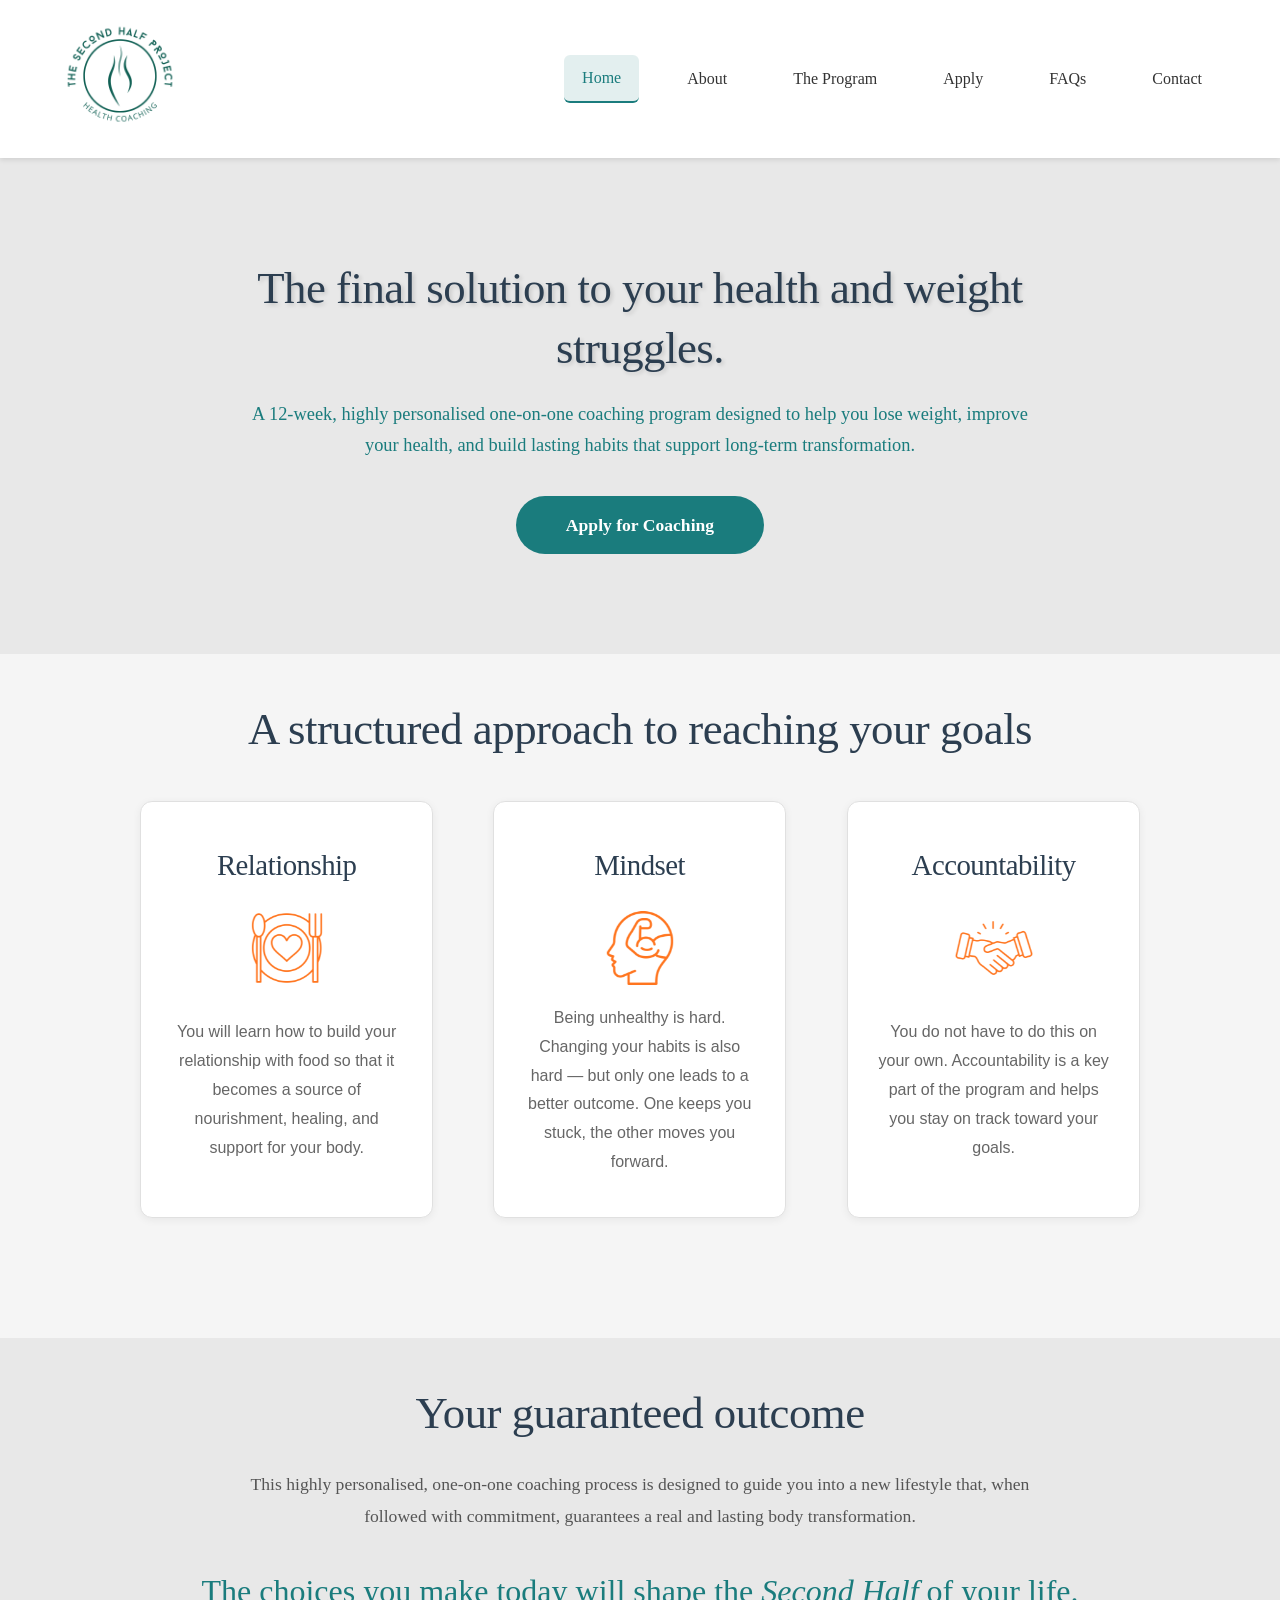
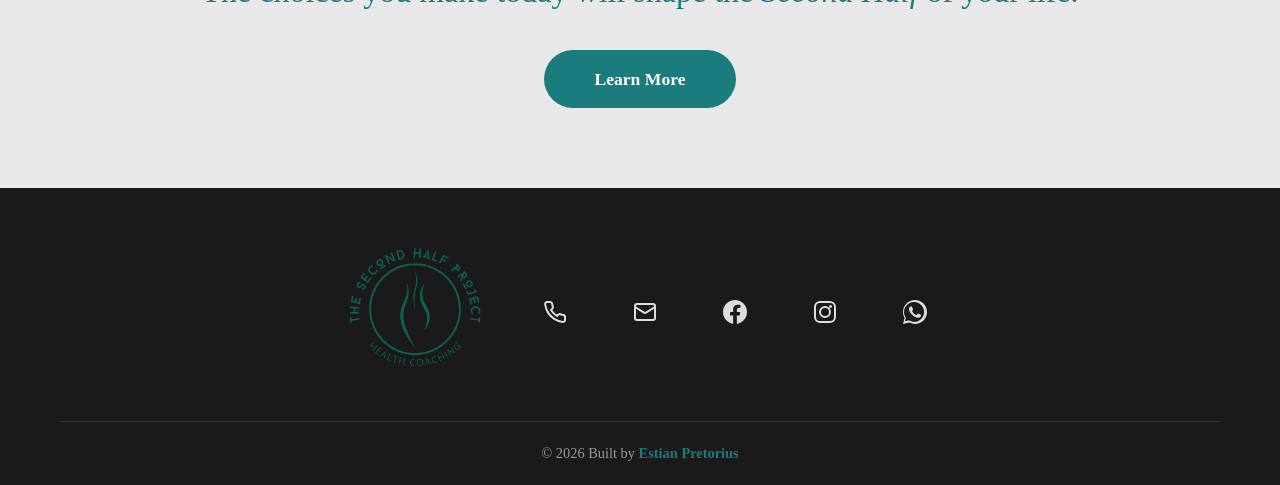
==== commit 944117f5: "Updated footer logo to also link to home page and increased embed size." ====
--- a/index.html
+++ b/index.html
@@ -90,7 +90,9 @@
         <div class="container">
             <div class="footer-content">
                 <div class="footer-logo">
-                    <img src="res/TSHP Logo.png" alt="Logo">
+                    <a href="index.html">
+                        <img src="res/TSHP Logo.png" alt="Logo">
+                    </a>
                 </div>
                 <a href="tel:+27679783522" class="footer-icon-link" title="Call us">
                     <svg class="footer-icon" viewBox="0 0 24 24" fill="none" stroke="currentColor" stroke-width="2">
--- a/style.css
+++ b/style.css
@@ -1140,6 +1140,24 @@
 
 .apply-button-container {
     margin-bottom: 45px;
+}
+
+.google-form-container {
+    width: 100%;
+    max-width: 900px;
+    margin: 0 auto 45px auto;
+    padding: 0;
+    opacity: 0;
+}
+
+.google-form-container.animate-in {
+    animation: fadeIn 0.8s ease-out 0.4s forwards;
+}
+
+.google-form-container iframe {
+    width: 100%;
+    border-radius: 8px;
+    border: none;
 }
 
 .apply-info {
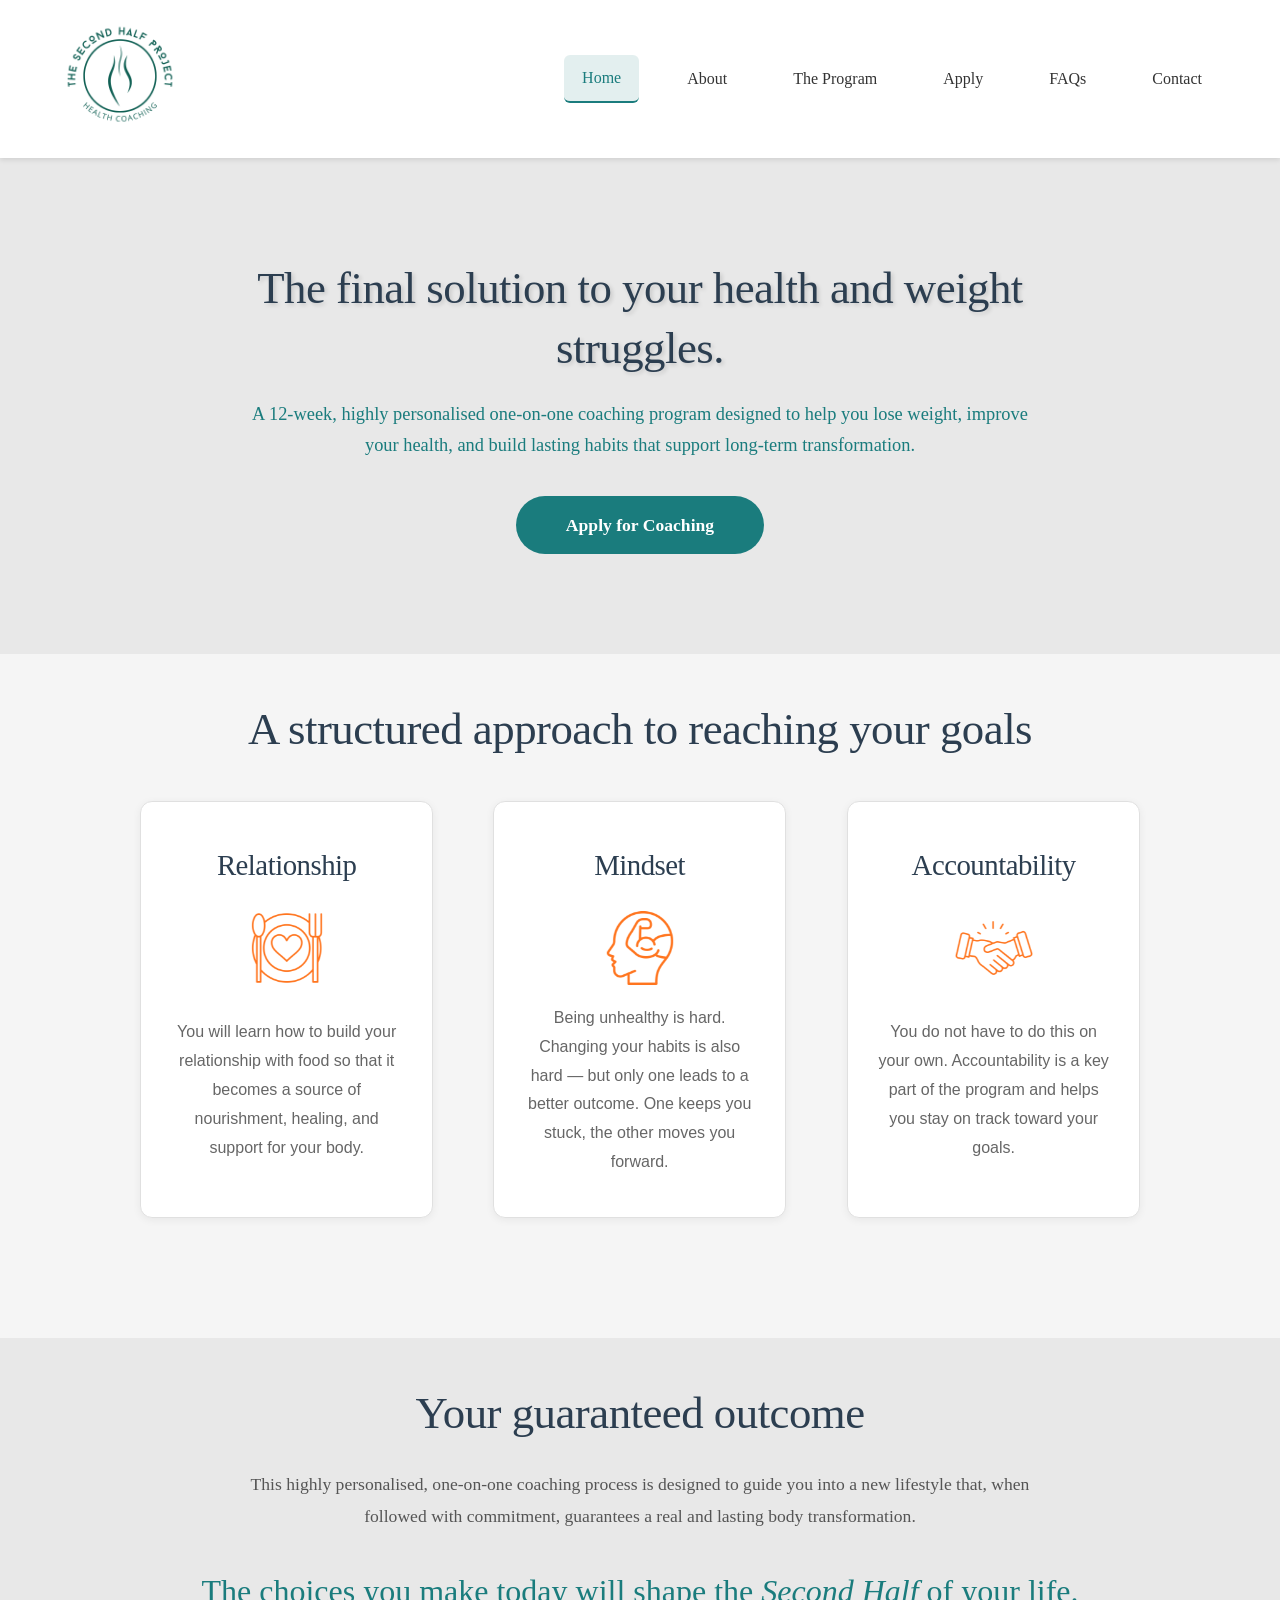
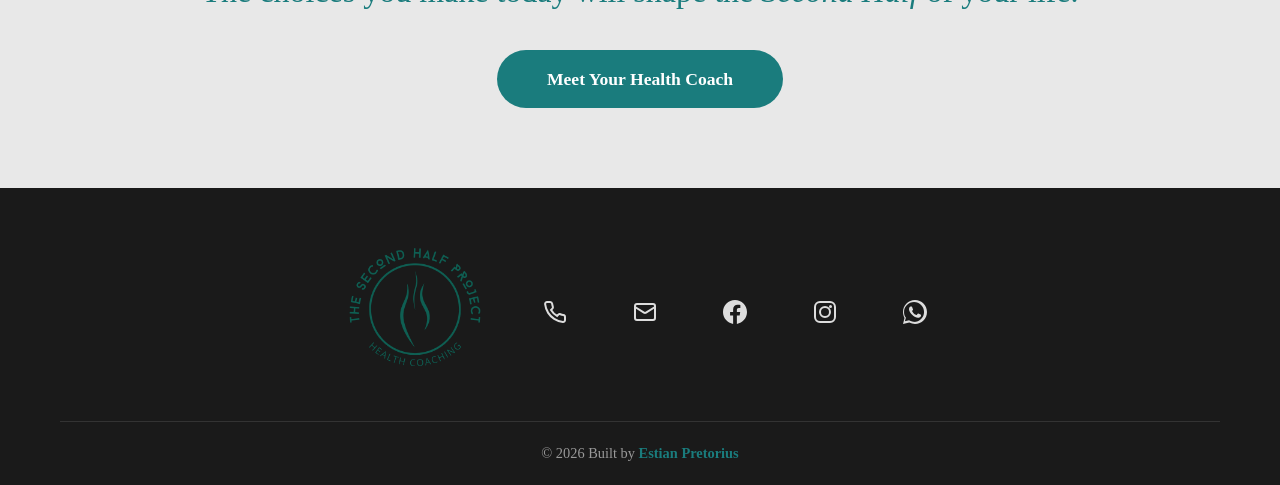
==== commit ccf4a445: "misc" ====
--- a/index.html
+++ b/index.html
@@ -3,8 +3,10 @@
 <head>
     <meta charset="UTF-8">
     <meta name="viewport" content="width=device-width, initial-scale=1.0">
+    <meta name="description" content="A 12-week personalized health coaching program to restore your health, lose weight, and build lasting habits for transformation.">
     <meta name="facebook-domain-verification" content="6b98duykyc8q10894hren2wezcdpbd" />
     <title>Second Half Project - Restore Your Health</title>
+    <link rel="preload" href="style.css" as="style">
     <link rel="stylesheet" href="style.css">
     <link rel="icon" type="image/png" href="res/TSHP Logo Tab_circle.png">
 </head>
@@ -14,7 +16,7 @@
         <div class="nav-container">
             <div class="logo">
                 <a href="index.html">
-                    <img src="res/TSHP Logo.png" alt="Second Half Project Logo">
+                    <img src="res/TSHP Logo.png" alt="Second Half Project Logo" width="150" height="150">
                 </a>
             </div>
             <div class="nav-mobile-right">
@@ -53,17 +55,17 @@
             <div class="approach-grid">
                 <div class="approach-card">
                     <h3>Relationship</h3>
-                    <img src="res/Icon-Relationship.png" alt="Relationship" class="approach-icon">
+                    <img src="res/Icon-Relationship.png" alt="Relationship" class="approach-icon" fetchpriority="high" width="80" height="80">
                     <p>You will learn how to build your relationship with food so that it becomes a source of nourishment, healing, and support for your body.</p>
                 </div>
                 <div class="approach-card">
                     <h3>Mindset</h3>
-                    <img src="res/Icon-Mindset.png" alt="Mindset" class="approach-icon">
+                    <img src="res/Icon-Mindset.png" alt="Mindset" class="approach-icon" width="80" height="80">
                     <p>Being unhealthy is hard. Changing your habits is also hard — but only one leads to a better outcome. One keeps you stuck, the other moves you forward.</p>
                 </div>
                 <div class="approach-card">
                     <h3>Accountability</h3>
-                    <img src="res/Icon-Accountability.png" alt="Accountability" class="approach-icon">
+                    <img src="res/Icon-Accountability.png" alt="Accountability" class="approach-icon" width="80" height="80">
                     <p>You do not have to do this on your own. Accountability is a key part of the program and helps you stay on track toward your goals.</p>
                 </div>
             </div>
@@ -80,7 +82,7 @@
             <p class="why-description">This highly personalised, one-on-one coaching process is designed to guide you into a new lifestyle that, when followed with commitment, guarantees a real and lasting body transformation.</p>
             <p class="why-highlight">The choices you make today will shape the <span class="highlight-text">Second Half</span> of your life.</p>
             <div class="why-cta">
-                <a href="about.html" class="btn btn-primary">Learn More</a>
+                <a href="about.html" class="btn btn-primary">Meet Your Health Coach</a>
             </div>
         </div>
     </section>
@@ -91,7 +93,7 @@
             <div class="footer-content">
                 <div class="footer-logo">
                     <a href="index.html">
-                        <img src="res/TSHP Logo.png" alt="Logo">
+                        <img src="res/TSHP Logo.png" alt="Logo" width="150" height="150">
                     </a>
                 </div>
                 <a href="tel:+27679783522" class="footer-icon-link" title="Call us">
@@ -110,7 +112,7 @@
                         <path d="M24 12.073c0-6.627-5.373-12-12-12s-12 5.373-12 12c0 5.99 4.388 10.954 10.125 11.854v-8.385H7.078v-3.47h3.047V9.43c0-3.007 1.792-4.669 4.533-4.669 1.312 0 2.686.235 2.686.235v2.953H15.83c-1.491 0-1.956.925-1.956 1.874v2.25h3.328l-.532 3.47h-2.796v8.385C19.612 23.027 24 18.062 24 12.073z"></path>
                     </svg>
                 </a>
-                <a href="https://instagram.com/the_second_half_project" class="footer-icon-link" title="Follow us on Instagram">
+                <a href="https://www.instagram.com/the2ndhalfproject" class="footer-icon-link" title="Follow us on Instagram">
                     <svg class="footer-icon" viewBox="0 0 24 24" fill="currentColor">
                         <rect x="2" y="2" width="20" height="20" rx="5" ry="5" fill="none" stroke="currentColor" stroke-width="2"></rect>
                         <path d="M12 7a5 5 0 1 0 0 10 5 5 0 0 0 0-10z" fill="none" stroke="currentColor" stroke-width="2"></path>
@@ -129,7 +131,7 @@
             </div>
         </div>
     </footer>
-    <script src="script.js"></script>
+    <script src="script.js" defer></script>
 </body>
 </html>
 
--- a/style.css
+++ b/style.css
@@ -8,6 +8,7 @@
 html {
     height: 100%;
     scroll-behavior: smooth;
+    overflow-x: hidden;
 }
 
 body {
@@ -18,6 +19,7 @@
     display: flex;
     flex-direction: column;
     min-height: 100vh;
+    overflow-x: hidden;
 }
 
 main, section {
@@ -33,6 +35,8 @@
     max-width: 1200px;
     margin: 0 auto;
     padding: 0 20px;
+    width: 100%;
+    box-sizing: border-box;
 }
 
 /* Animations */
@@ -607,6 +611,10 @@
     font-family: 'Georgia', 'Garamond', serif;
 }
 
+.about-content p:not(:first-child) {
+    clear: left;
+}
+
 .about-content p:last-child {
     margin-bottom: 0;
 }
@@ -817,6 +825,7 @@
 .program-section .container {
     display: flex;
     flex-direction: column;
+    align-items: center;
 }
 
 .program-title {
@@ -827,9 +836,6 @@
     text-align: center;
     font-family: 'Georgia', 'Garamond', serif;
     letter-spacing: -0.5px;
-    max-width: 50%;
-    margin-left: 0;
-    margin-right: auto;
     opacity: 0;
     transform: translateY(-30px);
 }
@@ -839,20 +845,19 @@
 }
 
 .program-wrapper {
-    display: grid;
-    grid-template-columns: 1fr 1fr;
-    gap: 60px;
-    align-items: center;
+    display: flex;
+    justify-content: center;
 }
 
 .program-content {
-    text-align: left;
-    opacity: 0;
-    transform: translateX(-30px);
+    text-align: center;
+    max-width: 800px;
+    opacity: 0;
+    transform: translateY(-30px);
 }
 
 .program-content.animate-in {
-    animation: slideInLeft 0.8s ease-out 0.2s forwards;
+    animation: slideInDown 0.8s ease-out 0.2s forwards;
 }
 
 .program-content p {
@@ -1086,6 +1091,7 @@
     display: flex;
     align-items: center;
     justify-content: center;
+    overflow-x: hidden;
 }
 
 .apply-title {
@@ -1109,6 +1115,8 @@
     margin: 0 auto;
     text-align: center;
     opacity: 0;
+    width: 100%;
+    box-sizing: border-box;
 }
 
 .apply-content.animate-in {
@@ -1222,6 +1230,8 @@
     grid-template-columns: repeat(auto-fit, minmax(280px, 1fr));
     gap: 40px;
     margin-bottom: 45px;
+    margin-left: auto;
+    margin-right: auto;
     max-width: 1000px;
     width: 100%;
 }
@@ -1238,6 +1248,9 @@
     align-items: center;
     opacity: 0;
     transform: scale(0.95);
+    text-decoration: none;
+    color: inherit;
+    cursor: pointer;
 }
 
 .contact-card.animate-in {
@@ -1295,7 +1308,7 @@
     font-size: 1.05rem;
 }
 
-.contact-link:hover {
+.contact-card:hover .contact-link {
     text-decoration: underline;
     color: #15676a;
 }
@@ -1759,4 +1772,645 @@
     .contact-card h3 {
         font-size: 1.2rem;
     }
-}
+
+    /* Custom Form Mobile Styles */
+    .form-container {
+        width: 100%;
+        max-width: 100%;
+        margin: 0;
+        border-radius: 0;
+        box-shadow: none;
+        overflow-x: hidden;
+    }
+
+    .progress-tracker {
+        margin-bottom: 40px;
+        padding: 15px 10px;
+    }
+
+    .progress-bar-container {
+        margin-bottom: 15px;
+        height: 4px;
+    }
+
+    .progress-steps {
+        grid-template-columns: repeat(4, 1fr);
+        gap: 5px;
+    }
+
+    .step {
+        padding: 5px 2px;
+    }
+
+    .step-number {
+        width: 32px;
+        height: 32px;
+        font-size: 0.75rem;
+        margin: 0 auto 3px;
+    }
+
+    .step-label {
+        display: block;
+        font-size: 0.65rem;
+        margin-top: 2px;
+        word-wrap: break-word;
+        line-height: 1.2;
+    }
+
+    .custom-form {
+        padding: 20px 15px;
+        overflow-x: hidden;
+    }
+
+    .form-page h2 {
+        font-size: 1.5rem;
+        margin-bottom: 25px;
+    }
+
+    .form-group label {
+        font-size: 0.95rem;
+    }
+
+    .form-group input[type="text"],
+    .form-group input[type="email"],
+    .form-group input[type="tel"],
+    .form-group input[type="number"],
+    .form-group textarea,
+    .form-group select {
+        font-size: 16px;
+    }
+
+    .scale-group {
+        grid-template-columns: repeat(5, 1fr);
+        gap: 5px;
+    }
+
+    .scale-option input[type="radio"] {
+        width: 18px;
+        height: 18px;
+    }
+
+    .scale-option label {
+        font-size: 0.8rem;
+    }
+
+    .form-navigation {
+        flex-direction: column;
+        gap: 10px;
+        margin-top: 25px;
+    }
+
+    .form-navigation button {
+        width: 100%;
+        font-size: 0.95rem;
+        padding: 12px 20px;
+    }
+}
+
+/* Custom Form Styles */
+.form-container {
+    width: 100%;
+    max-width: 700px;
+    margin: 0 auto;
+    background: #fff;
+    border-radius: 12px;
+    box-shadow: 0 4px 20px rgba(0, 0, 0, 0.1);
+    overflow: hidden;
+}
+
+/* Progress Tracker */
+.progress-tracker {
+    background: linear-gradient(135deg, rgba(26, 124, 125, 0.05) 0%, rgba(26, 124, 125, 0.02) 100%);
+    padding: 20px 15px;
+    margin-bottom: 0;
+}
+
+.progress-bar-container {
+    width: 100%;
+    height: 6px;
+    background: #e0e0e0;
+    border-radius: 10px;
+    margin-bottom: 30px;
+    overflow: hidden;
+}
+
+.progress-bar {
+    height: 100%;
+    background: linear-gradient(90deg, #1a7c7d 0%, #15676a 100%);
+    border-radius: 10px;
+    transition: width 0.3s ease;
+    width: 25%;
+}
+
+.progress-steps {
+    display: grid;
+    grid-template-columns: repeat(4, 1fr);
+    gap: 10px;
+}
+
+.step {
+    text-align: center;
+    padding: 10px 5px;
+    position: relative;
+    transition: all 0.3s ease;
+    cursor: pointer;
+}
+
+.step:hover .step-number {
+    transform: scale(1.1);
+    box-shadow: 0 6px 16px rgba(26, 124, 125, 0.4);
+}
+
+.step-number {
+    display: flex;
+    align-items: center;
+    justify-content: center;
+    width: 40px;
+    height: 40px;
+    margin: 0 auto 8px;
+    background: #e0e0e0;
+    border-radius: 50%;
+    font-weight: 600;
+    font-size: 1rem;
+    color: #666;
+    transition: all 0.3s ease;
+}
+
+.step.active .step-number {
+    background: #1a7c7d;
+    color: #fff;
+    box-shadow: 0 4px 12px rgba(26, 124, 125, 0.3);
+}
+
+.step-label {
+    font-size: 0.8rem;
+    color: #666;
+    font-weight: 500;
+    font-family: 'Georgia', 'Garamond', serif;
+    transition: all 0.3s ease;
+}
+
+.step.active .step-label {
+    color: #1a7c7d;
+    font-weight: 600;
+}
+
+/* Form Pages */
+.custom-form {
+    padding: 40px;
+}
+
+.form-page {
+    display: none;
+    animation: fadeIn 0.4s ease-out;
+}
+
+.form-page.active {
+    display: block;
+}
+
+.form-page h2 {
+    font-size: 1.8rem;
+    color: #1a7c7d;
+    margin-bottom: 30px;
+    font-weight: 400;
+    font-family: 'Georgia', 'Garamond', serif;
+    letter-spacing: -0.5px;
+}
+
+.submission-intro {
+    font-size: 1.1rem;
+    color: #555;
+    text-align: center;
+    margin-bottom: 25px;
+    font-family: 'Georgia', 'Garamond', serif;
+    line-height: 1.8;
+}
+
+.review-summary {
+    background: rgba(26, 124, 125, 0.05);
+    border-left: 4px solid #1a7c7d;
+    padding: 20px;
+    border-radius: 6px;
+    margin-bottom: 30px;
+}
+
+.review-summary p {
+    color: #555;
+    font-size: 1rem;
+    margin: 0;
+    line-height: 1.6;
+    font-family: -apple-system, BlinkMacSystemFont, 'Segoe UI', Roboto, Oxygen, Ubuntu, Cantarell, sans-serif;
+}
+
+/* Form Groups */
+.form-group {
+    margin-bottom: 25px;
+}
+
+.form-group label {
+    display: block;
+    margin-bottom: 8px;
+    color: #333;
+    font-weight: 500;
+    font-size: 1rem;
+    font-family: -apple-system, BlinkMacSystemFont, 'Segoe UI', Roboto, Oxygen, Ubuntu, Cantarell, sans-serif;
+    text-align: left;
+}
+
+.form-group input[type="text"],
+.form-group input[type="email"],
+.form-group input[type="tel"],
+.form-group input[type="number"],
+.form-group textarea,
+.form-group select {
+    width: 100%;
+    padding: 12px 15px;
+    border: 1px solid #ddd;
+    border-radius: 6px;
+    font-size: 1rem;
+    font-family: inherit;
+    transition: all 0.3s ease;
+    background-color: #fff;
+}
+
+.form-group input:focus,
+.form-group textarea:focus,
+.form-group select:focus {
+    outline: none;
+    border-color: #1a7c7d;
+    box-shadow: 0 0 0 3px rgba(26, 124, 125, 0.1);
+}
+
+.form-group textarea {
+    resize: vertical;
+    font-family: -apple-system, BlinkMacSystemFont, 'Segoe UI', Roboto, Oxygen, Ubuntu, Cantarell, sans-serif;
+}
+
+.form-group.checkbox {
+    display: flex;
+    align-items: flex-start;
+    gap: 10px;
+    margin-bottom: 15px;
+}
+
+.form-group.checkbox input[type="checkbox"] {
+    width: 20px;
+    height: 20px;
+    margin-top: 2px;
+    cursor: pointer;
+    flex-shrink: 0;
+}
+
+.form-group.checkbox label {
+    margin: 0;
+    font-weight: 400;
+    cursor: pointer;
+    font-size: 0.95rem;
+}
+
+/* Form Navigation */
+.form-navigation {
+    display: flex;
+    gap: 15px;
+    margin-top: 40px;
+    justify-content: space-between;
+}
+
+.btn-secondary {
+    background-color: #f0f0f0;
+    color: #333;
+    border: 1px solid #ddd;
+}
+
+.btn-secondary:hover {
+    background-color: #e0e0e0;
+    border-color: #999;
+}
+
+#prevBtn {
+    opacity: 0.5;
+    cursor: not-allowed;
+}
+
+#prevBtn:not(:disabled) {
+    opacity: 1;
+    cursor: pointer;
+}
+
+#submitBtn {
+    background-color: #1a7c7d;
+    color: #fff;
+}
+
+#submitBtn:hover {
+    background-color: #15676a;
+}
+
+/* Success Message */
+.success-message {
+    padding: 60px 40px;
+    text-align: center;
+    background: linear-gradient(135deg, rgba(26, 124, 125, 0.05) 0%, rgba(26, 124, 125, 0.02) 100%);
+}
+
+.success-content h2 {
+    color: #1a7c7d;
+    font-size: 2rem;
+    margin-bottom: 20px;
+    font-weight: 400;
+    font-family: 'Georgia', 'Garamond', serif;
+}
+
+.success-content p {
+    color: #555;
+    font-size: 1.05rem;
+    margin-bottom: 15px;
+    line-height: 1.8;
+    font-family: -apple-system, BlinkMacSystemFont, 'Segoe UI', Roboto, Oxygen, Ubuntu, Cantarell, sans-serif;
+}
+
+/* Form Error States */
+.form-group input.error,
+.form-group textarea.error,
+.form-group select.error {
+    border-color: #dc3545;
+    background-color: rgba(220, 53, 69, 0.05);
+}
+
+.form-group input.error:focus,
+.form-group textarea.error:focus,
+.form-group select.error:focus {
+    box-shadow: 0 0 0 3px rgba(220, 53, 69, 0.1);
+}
+
+/* Radio and Checkbox Groups */
+.radio-group,
+.checkbox-group {
+    display: flex;
+    flex-direction: column;
+    gap: 12px;
+    margin-top: 10px;
+}
+
+.radio-option,
+.checkbox-option {
+    display: flex;
+    align-items: center;
+    gap: 10px;
+}
+
+.radio-option input[type="radio"],
+.checkbox-option input[type="checkbox"] {
+    width: 18px;
+    height: 18px;
+    cursor: pointer;
+    flex-shrink: 0;
+    accent-color: #1a7c7d;
+    transition: all 0.2s ease;
+}
+
+.radio-option label,
+.checkbox-option label {
+    cursor: pointer;
+    margin: 0;
+    font-weight: 400;
+    font-size: 1rem;
+    color: #333;
+}
+
+/* Error states for radio buttons and checkboxes */
+.radio-option input[type="radio"].error,
+.checkbox-option input[type="checkbox"].error {
+    accent-color: #dc3545;
+    box-shadow: 0 0 0 2px rgba(220, 53, 69, 0.3);
+    border-radius: 2px;
+}
+
+.radio-option input[type="radio"].error:focus,
+.checkbox-option input[type="checkbox"].error:focus {
+    box-shadow: 0 0 0 3px rgba(220, 53, 69, 0.4);
+}
+
+/* Scale Group (1-10) */
+.scale-group {
+    display: grid;
+    grid-template-columns: repeat(10, 1fr);
+    gap: 8px;
+    margin-top: 15px;
+}
+
+.scale-option {
+    display: flex;
+    flex-direction: column;
+    align-items: center;
+    gap: 8px;
+}
+
+.scale-option input[type="radio"] {
+    width: 20px;
+    height: 20px;
+    cursor: pointer;
+    accent-color: #1a7c7d;
+    transition: all 0.2s ease;
+}
+
+.scale-option label {
+    font-size: 0.9rem;
+    font-weight: 500;
+    color: #333;
+    cursor: pointer;
+    margin: 0;
+}
+
+/* Error state for scale options */
+.scale-option input[type="radio"].error {
+    accent-color: #dc3545;
+    box-shadow: 0 0 0 2px rgba(220, 53, 69, 0.3);
+    border-radius: 2px;
+}
+
+.scale-option input[type="radio"].error:focus {
+    box-shadow: 0 0 0 3px rgba(220, 53, 69, 0.4);
+}
+
+/* Gender radio group on page 1 */
+#page-1 .form-group:last-child .radio-group {
+    flex-direction: column;
+    gap: 12px;
+    margin-top: 15px;
+}
+
+/* Modern Date Input Styling */
+input[type="date"] {
+    padding: 12px 16px;
+    border: 2px solid #e0e0e0;
+    border-radius: 8px;
+    font-size: 1rem;
+    font-family: -apple-system, BlinkMacSystemFont, 'Segoe UI', Roboto, Oxygen, Ubuntu, Cantarell, sans-serif;
+    color: #333;
+    background-color: #fff;
+    cursor: pointer;
+    transition: all 0.3s ease;
+    display: block;
+    text-align: left;
+}
+
+#page-1 input[type="date"] {
+    width: 100%;
+    max-width: 100%;
+}
+
+input[type="date"]:hover {
+    border-color: #1a7c7d;
+    box-shadow: 0 2px 8px rgba(26, 124, 125, 0.1);
+}
+
+input[type="date"]:focus {
+    outline: none;
+    border-color: #1a7c7d;
+    box-shadow: 0 0 0 3px rgba(26, 124, 125, 0.15);
+}
+
+input[type="date"]::-webkit-calendar-picker-indicator {
+    cursor: pointer;
+    border-radius: 4px;
+    margin-right: 4px;
+    opacity: 0.7;
+    filter: invert(0.4) sepia(0.6) hue-rotate(168deg) saturate(1.5);
+    transition: opacity 0.2s ease;
+}
+
+input[type="date"]::-webkit-calendar-picker-indicator:hover {
+    opacity: 1;
+}
+
+/* Extra Small Mobile Devices (under 360px) */
+@media (max-width: 360px) {
+    .form-container {
+        box-shadow: none;
+        border-radius: 0;
+    }
+
+    .progress-tracker {
+        padding: 12px 8px;
+    }
+
+    .progress-bar-container {
+        margin-bottom: 12px;
+        height: 3px;
+    }
+
+    .progress-steps {
+        grid-template-columns: repeat(4, 1fr);
+        gap: 3px;
+    }
+
+    .step {
+        padding: 3px 2px;
+    }
+
+    .step-number {
+        width: 28px;
+        height: 28px;
+        font-size: 0.65rem;
+        margin: 0 auto 2px;
+    }
+
+    .step-label {
+        font-size: 0.6rem;
+        margin-top: 1px;
+        line-height: 1.1;
+    }
+
+    .custom-form {
+        padding: 15px 12px;
+    }
+
+    .form-page h2 {
+        font-size: 1.3rem;
+        margin-bottom: 20px;
+    }
+
+    .form-group {
+        margin-bottom: 20px;
+    }
+
+    .form-group label {
+        font-size: 0.9rem;
+        margin-bottom: 6px;
+    }
+
+    .form-group input[type="text"],
+    .form-group input[type="email"],
+    .form-group input[type="tel"],
+    .form-group input[type="number"],
+    .form-group textarea,
+    .form-group select {
+        padding: 10px 12px;
+        font-size: 16px;
+    }
+
+    .radio-group,
+    .checkbox-group {
+        gap: 10px;
+        margin-top: 8px;
+    }
+
+    .radio-option,
+    .checkbox-option {
+        gap: 8px;
+    }
+
+    .radio-option label,
+    .checkbox-option label {
+        font-size: 0.9rem;
+    }
+
+    .scale-group {
+        grid-template-columns: repeat(5, 1fr);
+        gap: 4px;
+    }
+
+    .scale-option {
+        gap: 4px;
+    }
+
+    .scale-option input[type="radio"] {
+        width: 16px;
+        height: 16px;
+    }
+
+    .scale-option label {
+        font-size: 0.7rem;
+    }
+
+    .form-navigation {
+        gap: 8px;
+        margin-top: 20px;
+    }
+
+    .form-navigation button {
+        padding: 10px 15px;
+        font-size: 0.9rem;
+    }
+
+    .apply-section {
+        padding: 20px 15px 60px 15px;
+    }
+
+    .apply-title {
+        font-size: 1.5rem;
+        margin-bottom: 30px;
+    }
+
+    .apply-intro {
+        font-size: 1rem;
+        margin-bottom: 15px;
+    }
+
+    .apply-tagline {
+        font-size: 0.95rem;
+        margin-bottom: 30px;
+    }
+}
--- a/style.css
+++ b/style.css
@@ -8,6 +8,7 @@
 html {
     height: 100%;
     scroll-behavior: smooth;
+    overflow-x: hidden;
 }
 
 body {
@@ -18,6 +19,7 @@
     display: flex;
     flex-direction: column;
     min-height: 100vh;
+    overflow-x: hidden;
 }
 
 main, section {
@@ -33,6 +35,8 @@
     max-width: 1200px;
     margin: 0 auto;
     padding: 0 20px;
+    width: 100%;
+    box-sizing: border-box;
 }
 
 /* Animations */
@@ -607,6 +611,10 @@
     font-family: 'Georgia', 'Garamond', serif;
 }
 
+.about-content p:not(:first-child) {
+    clear: left;
+}
+
 .about-content p:last-child {
     margin-bottom: 0;
 }
@@ -817,6 +825,7 @@
 .program-section .container {
     display: flex;
     flex-direction: column;
+    align-items: center;
 }
 
 .program-title {
@@ -827,9 +836,6 @@
     text-align: center;
     font-family: 'Georgia', 'Garamond', serif;
     letter-spacing: -0.5px;
-    max-width: 50%;
-    margin-left: 0;
-    margin-right: auto;
     opacity: 0;
     transform: translateY(-30px);
 }
@@ -839,20 +845,19 @@
 }
 
 .program-wrapper {
-    display: grid;
-    grid-template-columns: 1fr 1fr;
-    gap: 60px;
-    align-items: center;
+    display: flex;
+    justify-content: center;
 }
 
 .program-content {
-    text-align: left;
-    opacity: 0;
-    transform: translateX(-30px);
+    text-align: center;
+    max-width: 800px;
+    opacity: 0;
+    transform: translateY(-30px);
 }
 
 .program-content.animate-in {
-    animation: slideInLeft 0.8s ease-out 0.2s forwards;
+    animation: slideInDown 0.8s ease-out 0.2s forwards;
 }
 
 .program-content p {
@@ -1086,6 +1091,7 @@
     display: flex;
     align-items: center;
     justify-content: center;
+    overflow-x: hidden;
 }
 
 .apply-title {
@@ -1109,6 +1115,8 @@
     margin: 0 auto;
     text-align: center;
     opacity: 0;
+    width: 100%;
+    box-sizing: border-box;
 }
 
 .apply-content.animate-in {
@@ -1222,6 +1230,8 @@
     grid-template-columns: repeat(auto-fit, minmax(280px, 1fr));
     gap: 40px;
     margin-bottom: 45px;
+    margin-left: auto;
+    margin-right: auto;
     max-width: 1000px;
     width: 100%;
 }
@@ -1238,6 +1248,9 @@
     align-items: center;
     opacity: 0;
     transform: scale(0.95);
+    text-decoration: none;
+    color: inherit;
+    cursor: pointer;
 }
 
 .contact-card.animate-in {
@@ -1295,7 +1308,7 @@
     font-size: 1.05rem;
 }
 
-.contact-link:hover {
+.contact-card:hover .contact-link {
     text-decoration: underline;
     color: #15676a;
 }
@@ -1759,4 +1772,645 @@
     .contact-card h3 {
         font-size: 1.2rem;
     }
-}
+
+    /* Custom Form Mobile Styles */
+    .form-container {
+        width: 100%;
+        max-width: 100%;
+        margin: 0;
+        border-radius: 0;
+        box-shadow: none;
+        overflow-x: hidden;
+    }
+
+    .progress-tracker {
+        margin-bottom: 40px;
+        padding: 15px 10px;
+    }
+
+    .progress-bar-container {
+        margin-bottom: 15px;
+        height: 4px;
+    }
+
+    .progress-steps {
+        grid-template-columns: repeat(4, 1fr);
+        gap: 5px;
+    }
+
+    .step {
+        padding: 5px 2px;
+    }
+
+    .step-number {
+        width: 32px;
+        height: 32px;
+        font-size: 0.75rem;
+        margin: 0 auto 3px;
+    }
+
+    .step-label {
+        display: block;
+        font-size: 0.65rem;
+        margin-top: 2px;
+        word-wrap: break-word;
+        line-height: 1.2;
+    }
+
+    .custom-form {
+        padding: 20px 15px;
+        overflow-x: hidden;
+    }
+
+    .form-page h2 {
+        font-size: 1.5rem;
+        margin-bottom: 25px;
+    }
+
+    .form-group label {
+        font-size: 0.95rem;
+    }
+
+    .form-group input[type="text"],
+    .form-group input[type="email"],
+    .form-group input[type="tel"],
+    .form-group input[type="number"],
+    .form-group textarea,
+    .form-group select {
+        font-size: 16px;
+    }
+
+    .scale-group {
+        grid-template-columns: repeat(5, 1fr);
+        gap: 5px;
+    }
+
+    .scale-option input[type="radio"] {
+        width: 18px;
+        height: 18px;
+    }
+
+    .scale-option label {
+        font-size: 0.8rem;
+    }
+
+    .form-navigation {
+        flex-direction: column;
+        gap: 10px;
+        margin-top: 25px;
+    }
+
+    .form-navigation button {
+        width: 100%;
+        font-size: 0.95rem;
+        padding: 12px 20px;
+    }
+}
+
+/* Custom Form Styles */
+.form-container {
+    width: 100%;
+    max-width: 700px;
+    margin: 0 auto;
+    background: #fff;
+    border-radius: 12px;
+    box-shadow: 0 4px 20px rgba(0, 0, 0, 0.1);
+    overflow: hidden;
+}
+
+/* Progress Tracker */
+.progress-tracker {
+    background: linear-gradient(135deg, rgba(26, 124, 125, 0.05) 0%, rgba(26, 124, 125, 0.02) 100%);
+    padding: 20px 15px;
+    margin-bottom: 0;
+}
+
+.progress-bar-container {
+    width: 100%;
+    height: 6px;
+    background: #e0e0e0;
+    border-radius: 10px;
+    margin-bottom: 30px;
+    overflow: hidden;
+}
+
+.progress-bar {
+    height: 100%;
+    background: linear-gradient(90deg, #1a7c7d 0%, #15676a 100%);
+    border-radius: 10px;
+    transition: width 0.3s ease;
+    width: 25%;
+}
+
+.progress-steps {
+    display: grid;
+    grid-template-columns: repeat(4, 1fr);
+    gap: 10px;
+}
+
+.step {
+    text-align: center;
+    padding: 10px 5px;
+    position: relative;
+    transition: all 0.3s ease;
+    cursor: pointer;
+}
+
+.step:hover .step-number {
+    transform: scale(1.1);
+    box-shadow: 0 6px 16px rgba(26, 124, 125, 0.4);
+}
+
+.step-number {
+    display: flex;
+    align-items: center;
+    justify-content: center;
+    width: 40px;
+    height: 40px;
+    margin: 0 auto 8px;
+    background: #e0e0e0;
+    border-radius: 50%;
+    font-weight: 600;
+    font-size: 1rem;
+    color: #666;
+    transition: all 0.3s ease;
+}
+
+.step.active .step-number {
+    background: #1a7c7d;
+    color: #fff;
+    box-shadow: 0 4px 12px rgba(26, 124, 125, 0.3);
+}
+
+.step-label {
+    font-size: 0.8rem;
+    color: #666;
+    font-weight: 500;
+    font-family: 'Georgia', 'Garamond', serif;
+    transition: all 0.3s ease;
+}
+
+.step.active .step-label {
+    color: #1a7c7d;
+    font-weight: 600;
+}
+
+/* Form Pages */
+.custom-form {
+    padding: 40px;
+}
+
+.form-page {
+    display: none;
+    animation: fadeIn 0.4s ease-out;
+}
+
+.form-page.active {
+    display: block;
+}
+
+.form-page h2 {
+    font-size: 1.8rem;
+    color: #1a7c7d;
+    margin-bottom: 30px;
+    font-weight: 400;
+    font-family: 'Georgia', 'Garamond', serif;
+    letter-spacing: -0.5px;
+}
+
+.submission-intro {
+    font-size: 1.1rem;
+    color: #555;
+    text-align: center;
+    margin-bottom: 25px;
+    font-family: 'Georgia', 'Garamond', serif;
+    line-height: 1.8;
+}
+
+.review-summary {
+    background: rgba(26, 124, 125, 0.05);
+    border-left: 4px solid #1a7c7d;
+    padding: 20px;
+    border-radius: 6px;
+    margin-bottom: 30px;
+}
+
+.review-summary p {
+    color: #555;
+    font-size: 1rem;
+    margin: 0;
+    line-height: 1.6;
+    font-family: -apple-system, BlinkMacSystemFont, 'Segoe UI', Roboto, Oxygen, Ubuntu, Cantarell, sans-serif;
+}
+
+/* Form Groups */
+.form-group {
+    margin-bottom: 25px;
+}
+
+.form-group label {
+    display: block;
+    margin-bottom: 8px;
+    color: #333;
+    font-weight: 500;
+    font-size: 1rem;
+    font-family: -apple-system, BlinkMacSystemFont, 'Segoe UI', Roboto, Oxygen, Ubuntu, Cantarell, sans-serif;
+    text-align: left;
+}
+
+.form-group input[type="text"],
+.form-group input[type="email"],
+.form-group input[type="tel"],
+.form-group input[type="number"],
+.form-group textarea,
+.form-group select {
+    width: 100%;
+    padding: 12px 15px;
+    border: 1px solid #ddd;
+    border-radius: 6px;
+    font-size: 1rem;
+    font-family: inherit;
+    transition: all 0.3s ease;
+    background-color: #fff;
+}
+
+.form-group input:focus,
+.form-group textarea:focus,
+.form-group select:focus {
+    outline: none;
+    border-color: #1a7c7d;
+    box-shadow: 0 0 0 3px rgba(26, 124, 125, 0.1);
+}
+
+.form-group textarea {
+    resize: vertical;
+    font-family: -apple-system, BlinkMacSystemFont, 'Segoe UI', Roboto, Oxygen, Ubuntu, Cantarell, sans-serif;
+}
+
+.form-group.checkbox {
+    display: flex;
+    align-items: flex-start;
+    gap: 10px;
+    margin-bottom: 15px;
+}
+
+.form-group.checkbox input[type="checkbox"] {
+    width: 20px;
+    height: 20px;
+    margin-top: 2px;
+    cursor: pointer;
+    flex-shrink: 0;
+}
+
+.form-group.checkbox label {
+    margin: 0;
+    font-weight: 400;
+    cursor: pointer;
+    font-size: 0.95rem;
+}
+
+/* Form Navigation */
+.form-navigation {
+    display: flex;
+    gap: 15px;
+    margin-top: 40px;
+    justify-content: space-between;
+}
+
+.btn-secondary {
+    background-color: #f0f0f0;
+    color: #333;
+    border: 1px solid #ddd;
+}
+
+.btn-secondary:hover {
+    background-color: #e0e0e0;
+    border-color: #999;
+}
+
+#prevBtn {
+    opacity: 0.5;
+    cursor: not-allowed;
+}
+
+#prevBtn:not(:disabled) {
+    opacity: 1;
+    cursor: pointer;
+}
+
+#submitBtn {
+    background-color: #1a7c7d;
+    color: #fff;
+}
+
+#submitBtn:hover {
+    background-color: #15676a;
+}
+
+/* Success Message */
+.success-message {
+    padding: 60px 40px;
+    text-align: center;
+    background: linear-gradient(135deg, rgba(26, 124, 125, 0.05) 0%, rgba(26, 124, 125, 0.02) 100%);
+}
+
+.success-content h2 {
+    color: #1a7c7d;
+    font-size: 2rem;
+    margin-bottom: 20px;
+    font-weight: 400;
+    font-family: 'Georgia', 'Garamond', serif;
+}
+
+.success-content p {
+    color: #555;
+    font-size: 1.05rem;
+    margin-bottom: 15px;
+    line-height: 1.8;
+    font-family: -apple-system, BlinkMacSystemFont, 'Segoe UI', Roboto, Oxygen, Ubuntu, Cantarell, sans-serif;
+}
+
+/* Form Error States */
+.form-group input.error,
+.form-group textarea.error,
+.form-group select.error {
+    border-color: #dc3545;
+    background-color: rgba(220, 53, 69, 0.05);
+}
+
+.form-group input.error:focus,
+.form-group textarea.error:focus,
+.form-group select.error:focus {
+    box-shadow: 0 0 0 3px rgba(220, 53, 69, 0.1);
+}
+
+/* Radio and Checkbox Groups */
+.radio-group,
+.checkbox-group {
+    display: flex;
+    flex-direction: column;
+    gap: 12px;
+    margin-top: 10px;
+}
+
+.radio-option,
+.checkbox-option {
+    display: flex;
+    align-items: center;
+    gap: 10px;
+}
+
+.radio-option input[type="radio"],
+.checkbox-option input[type="checkbox"] {
+    width: 18px;
+    height: 18px;
+    cursor: pointer;
+    flex-shrink: 0;
+    accent-color: #1a7c7d;
+    transition: all 0.2s ease;
+}
+
+.radio-option label,
+.checkbox-option label {
+    cursor: pointer;
+    margin: 0;
+    font-weight: 400;
+    font-size: 1rem;
+    color: #333;
+}
+
+/* Error states for radio buttons and checkboxes */
+.radio-option input[type="radio"].error,
+.checkbox-option input[type="checkbox"].error {
+    accent-color: #dc3545;
+    box-shadow: 0 0 0 2px rgba(220, 53, 69, 0.3);
+    border-radius: 2px;
+}
+
+.radio-option input[type="radio"].error:focus,
+.checkbox-option input[type="checkbox"].error:focus {
+    box-shadow: 0 0 0 3px rgba(220, 53, 69, 0.4);
+}
+
+/* Scale Group (1-10) */
+.scale-group {
+    display: grid;
+    grid-template-columns: repeat(10, 1fr);
+    gap: 8px;
+    margin-top: 15px;
+}
+
+.scale-option {
+    display: flex;
+    flex-direction: column;
+    align-items: center;
+    gap: 8px;
+}
+
+.scale-option input[type="radio"] {
+    width: 20px;
+    height: 20px;
+    cursor: pointer;
+    accent-color: #1a7c7d;
+    transition: all 0.2s ease;
+}
+
+.scale-option label {
+    font-size: 0.9rem;
+    font-weight: 500;
+    color: #333;
+    cursor: pointer;
+    margin: 0;
+}
+
+/* Error state for scale options */
+.scale-option input[type="radio"].error {
+    accent-color: #dc3545;
+    box-shadow: 0 0 0 2px rgba(220, 53, 69, 0.3);
+    border-radius: 2px;
+}
+
+.scale-option input[type="radio"].error:focus {
+    box-shadow: 0 0 0 3px rgba(220, 53, 69, 0.4);
+}
+
+/* Gender radio group on page 1 */
+#page-1 .form-group:last-child .radio-group {
+    flex-direction: column;
+    gap: 12px;
+    margin-top: 15px;
+}
+
+/* Modern Date Input Styling */
+input[type="date"] {
+    padding: 12px 16px;
+    border: 2px solid #e0e0e0;
+    border-radius: 8px;
+    font-size: 1rem;
+    font-family: -apple-system, BlinkMacSystemFont, 'Segoe UI', Roboto, Oxygen, Ubuntu, Cantarell, sans-serif;
+    color: #333;
+    background-color: #fff;
+    cursor: pointer;
+    transition: all 0.3s ease;
+    display: block;
+    text-align: left;
+}
+
+#page-1 input[type="date"] {
+    width: 100%;
+    max-width: 100%;
+}
+
+input[type="date"]:hover {
+    border-color: #1a7c7d;
+    box-shadow: 0 2px 8px rgba(26, 124, 125, 0.1);
+}
+
+input[type="date"]:focus {
+    outline: none;
+    border-color: #1a7c7d;
+    box-shadow: 0 0 0 3px rgba(26, 124, 125, 0.15);
+}
+
+input[type="date"]::-webkit-calendar-picker-indicator {
+    cursor: pointer;
+    border-radius: 4px;
+    margin-right: 4px;
+    opacity: 0.7;
+    filter: invert(0.4) sepia(0.6) hue-rotate(168deg) saturate(1.5);
+    transition: opacity 0.2s ease;
+}
+
+input[type="date"]::-webkit-calendar-picker-indicator:hover {
+    opacity: 1;
+}
+
+/* Extra Small Mobile Devices (under 360px) */
+@media (max-width: 360px) {
+    .form-container {
+        box-shadow: none;
+        border-radius: 0;
+    }
+
+    .progress-tracker {
+        padding: 12px 8px;
+    }
+
+    .progress-bar-container {
+        margin-bottom: 12px;
+        height: 3px;
+    }
+
+    .progress-steps {
+        grid-template-columns: repeat(4, 1fr);
+        gap: 3px;
+    }
+
+    .step {
+        padding: 3px 2px;
+    }
+
+    .step-number {
+        width: 28px;
+        height: 28px;
+        font-size: 0.65rem;
+        margin: 0 auto 2px;
+    }
+
+    .step-label {
+        font-size: 0.6rem;
+        margin-top: 1px;
+        line-height: 1.1;
+    }
+
+    .custom-form {
+        padding: 15px 12px;
+    }
+
+    .form-page h2 {
+        font-size: 1.3rem;
+        margin-bottom: 20px;
+    }
+
+    .form-group {
+        margin-bottom: 20px;
+    }
+
+    .form-group label {
+        font-size: 0.9rem;
+        margin-bottom: 6px;
+    }
+
+    .form-group input[type="text"],
+    .form-group input[type="email"],
+    .form-group input[type="tel"],
+    .form-group input[type="number"],
+    .form-group textarea,
+    .form-group select {
+        padding: 10px 12px;
+        font-size: 16px;
+    }
+
+    .radio-group,
+    .checkbox-group {
+        gap: 10px;
+        margin-top: 8px;
+    }
+
+    .radio-option,
+    .checkbox-option {
+        gap: 8px;
+    }
+
+    .radio-option label,
+    .checkbox-option label {
+        font-size: 0.9rem;
+    }
+
+    .scale-group {
+        grid-template-columns: repeat(5, 1fr);
+        gap: 4px;
+    }
+
+    .scale-option {
+        gap: 4px;
+    }
+
+    .scale-option input[type="radio"] {
+        width: 16px;
+        height: 16px;
+    }
+
+    .scale-option label {
+        font-size: 0.7rem;
+    }
+
+    .form-navigation {
+        gap: 8px;
+        margin-top: 20px;
+    }
+
+    .form-navigation button {
+        padding: 10px 15px;
+        font-size: 0.9rem;
+    }
+
+    .apply-section {
+        padding: 20px 15px 60px 15px;
+    }
+
+    .apply-title {
+        font-size: 1.5rem;
+        margin-bottom: 30px;
+    }
+
+    .apply-intro {
+        font-size: 1rem;
+        margin-bottom: 15px;
+    }
+
+    .apply-tagline {
+        font-size: 0.95rem;
+        margin-bottom: 30px;
+    }
+}
